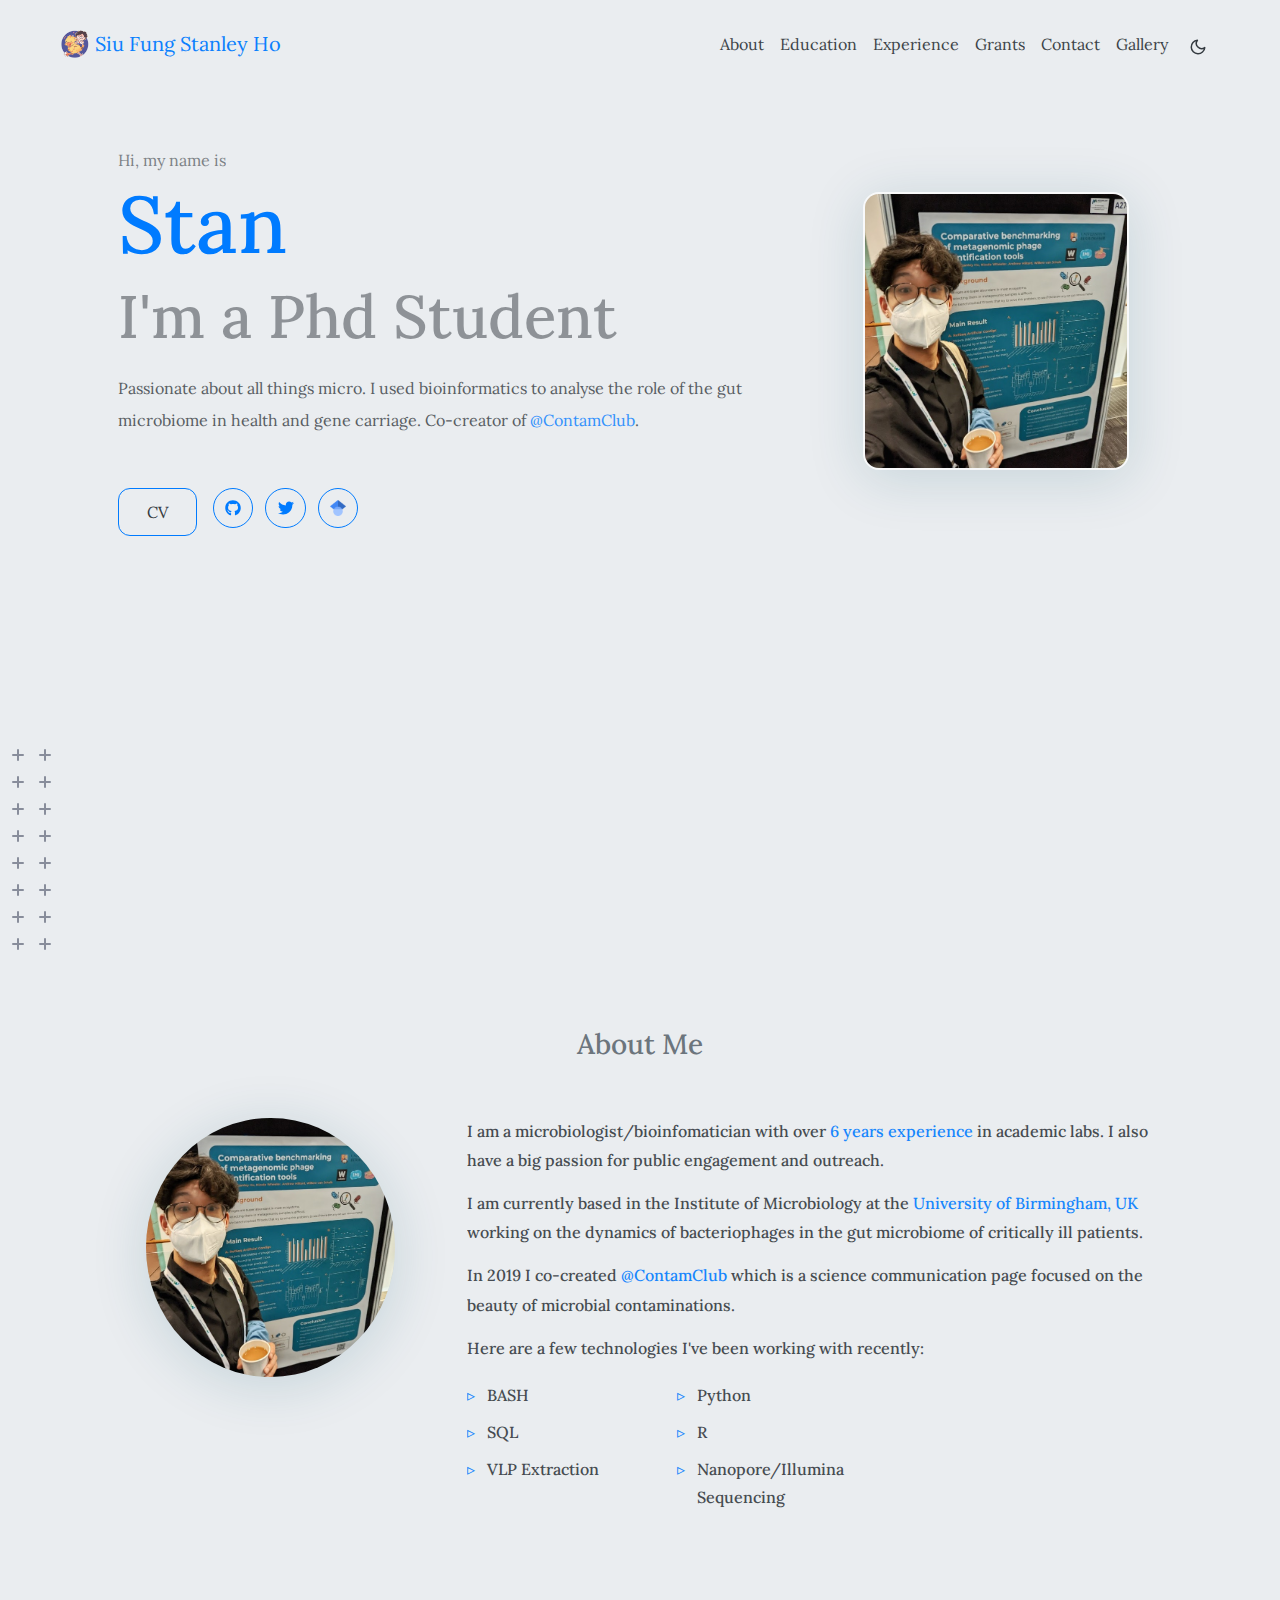
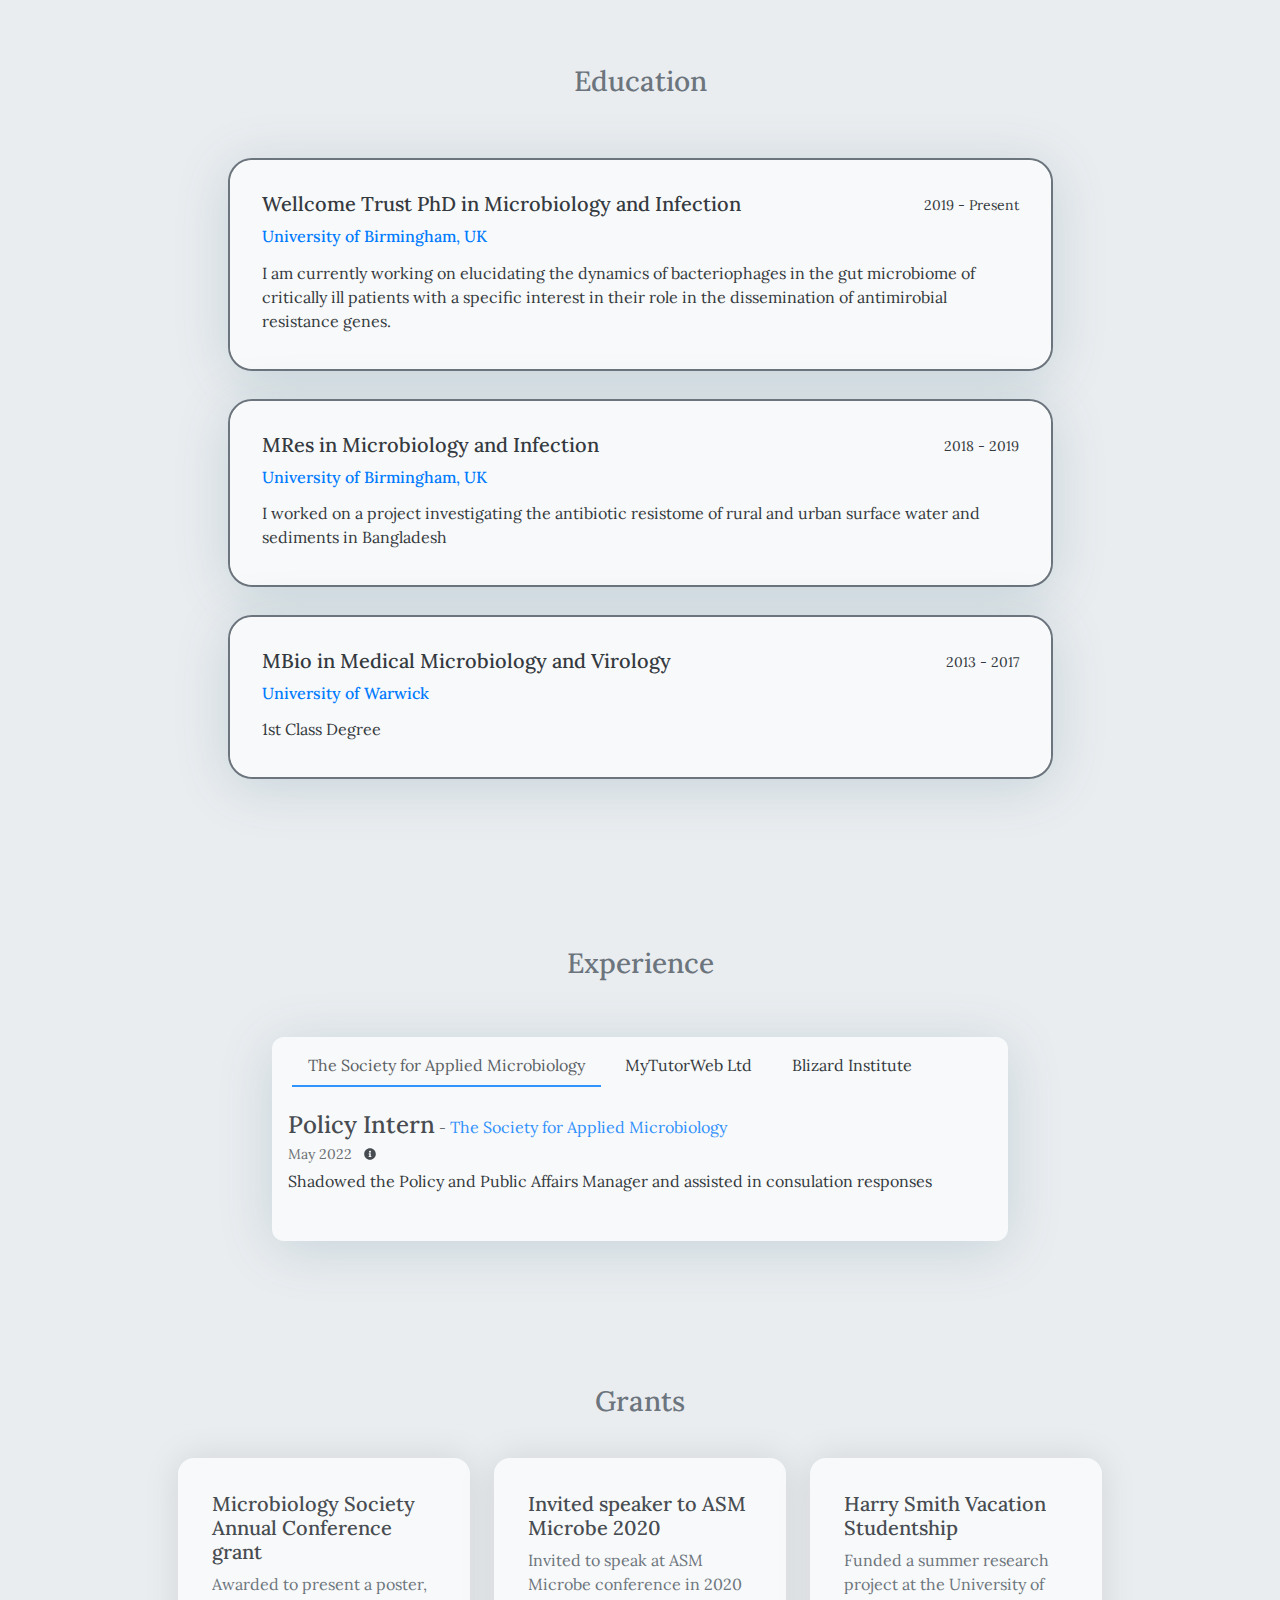
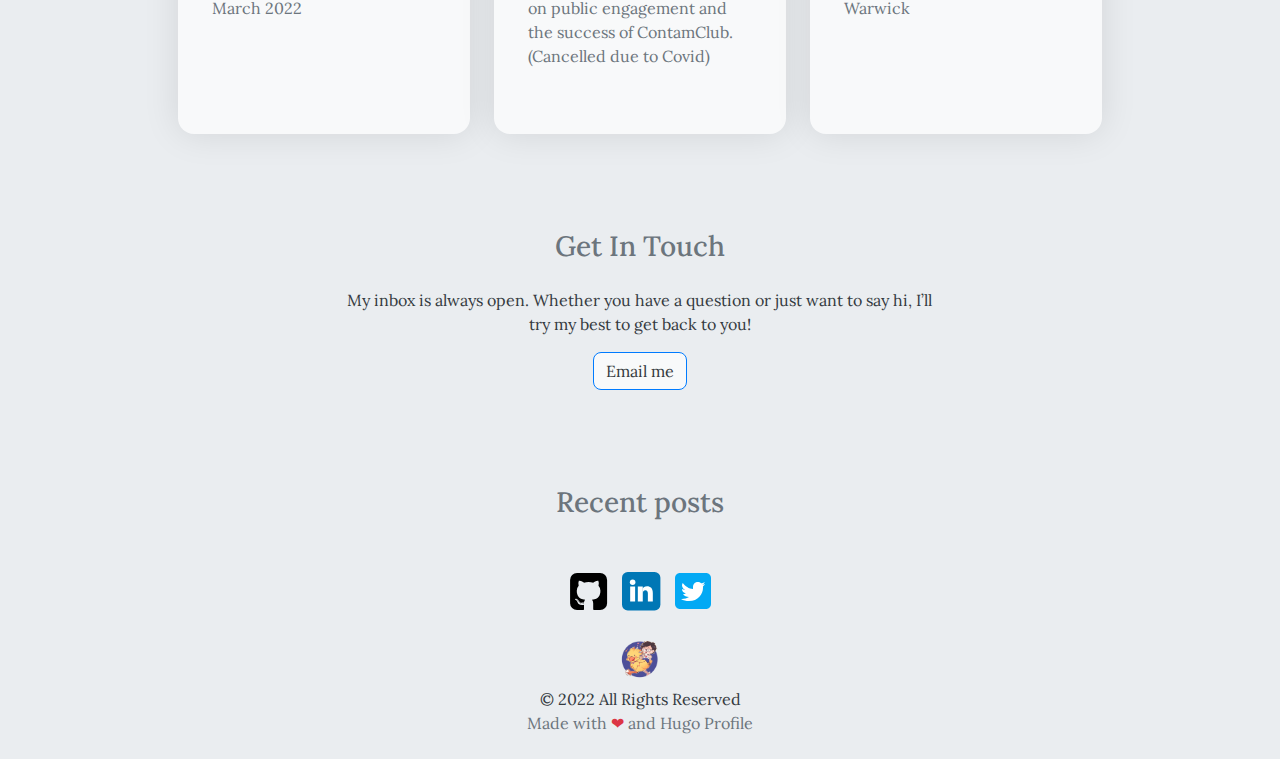
==== index.html @ 7b83ec6e "first commit" ====
<!DOCTYPE html>
<html>

<head>
	<meta name="generator" content="Hugo 0.101.0" /><meta charset="UTF-8">
<meta name="viewport" content="width=device-width, initial-scale=1.0">
<meta http-equiv="X-UA-Compatible" content="ie=edge">
<link rel="icon" href=/logo.png type="image/gif">


<link rel="preconnect" href="https://fonts.googleapis.com">
<link rel="preconnect" href="https://fonts.gstatic.com" crossorigin>
<link rel="preload"
      as="style"
      href="https://fonts.googleapis.com/css2?family=Alata&family=Lora:ital,wght@0,400;0,500;0,600;0,700;1,400;1,500;1,600;1,700&family=Roboto:ital,wght@0,100;0,300;0,400;0,500;0,700;0,900;1,100;1,300;1,400;1,500;1,700;1,900&display=swap"
>
<link rel="stylesheet"
      href="https://fonts.googleapis.com/css2?family=Alata&family=Lora:ital,wght@0,400;0,500;0,600;0,700;1,400;1,500;1,600;1,700&family=Roboto:ital,wght@0,100;0,300;0,400;0,500;0,700;0,900;1,100;1,300;1,400;1,500;1,700;1,900&display=swap"
      media="print" onload="this.media='all'" />
<noscript>
  <link
          href="https://fonts.googleapis.com/css2?family=Alata&family=Lora:ital,wght@0,400;0,500;0,600;0,700;1,400;1,500;1,600;1,700&family=Roboto:ital,wght@0,100;0,300;0,400;0,500;0,700;0,900;1,100;1,300;1,400;1,500;1,700;1,900&display=swap"
          rel="stylesheet">
</noscript>


<link rel="stylesheet" href="/css/font.css" media="all">



<meta property="og:title" content="Siu Fung Ho" />
<meta property="og:description" content="Personal Website" />
<meta property="og:type" content="website" />
<meta property="og:url" content="https://siufungho.netlify.app/" /><meta property="og:site_name" content="Siu Fung Stanley Ho" />


<meta name="twitter:card" content="summary"/>
<meta name="twitter:title" content="Siu Fung Ho"/>
<meta name="twitter:description" content="Personal Website"/>


<link rel="stylesheet" href="/bootstrap-5/css/bootstrap.min.css" media="all"><link rel="stylesheet" href="/css/header.css" media="all">
<link rel="stylesheet" href="/css/footer.css" media="all">


<link rel="stylesheet" href="/css/theme.css" media="all">




<style>
    :root {
        --text-color: #343a40;
        --text-secondary-color: #6c757d;
        --background-color: #eaedf0;
        --secondary-background-color: #64ffda1a;
        --primary-color: #007bff;
        --secondary-color: #f8f9fa;

         
        --text-color-dark: #e4e6eb;
        --text-secondary-color-dark: #b0b3b8;
        --background-color-dark: #18191a;
        --secondary-background-color-dark: #212529;
        --primary-color-dark: #ffffff;
        --secondary-color-dark: #212529;
    }
    body {
        font-size: 1rem;
        font-weight: 400;
        line-height: 1.5;
        text-align: left;
    }
</style>
<meta name="description" content=Personal&#32;Website>
<link rel="stylesheet" href="/css/index.css" media="all">
<link rel="stylesheet" href="/css/projects.css" media="all">


<script defer src="/fontawesome-5/all-5.15.4.js"></script>

  <title>
Siu Fung Ho

  </title>
</head>

<body class="light" onload="loading()">
  
  
<script>
    if (localStorage.getItem("pref-theme") === "dark") {
        document.body.classList.add('dark');
    } else if (localStorage.getItem("pref-theme") === "light") {
        document.body.classList.remove('dark')
    } else if (window.matchMedia('(prefers-color-scheme: dark)').matches) {
        document.body.classList.add('dark');
    }

</script>



<header>
    <nav class="pt-3 navbar navbar-expand-lg">
        <div class="container-fluid mx-xs-2 mx-sm-5 mx-md-5 mx-lg-5">
            
            <a class="navbar-brand primary-font text-wrap" href="/">
                
                <img src="/logo.png" width="30" height="30"
                    class="d-inline-block align-top">
                Siu Fung Stanley Ho
                
            </a>

            
            <button class="navbar-toggler" type="button" data-bs-toggle="collapse" data-bs-target="#navbarContent"
                aria-controls="navbarContent" aria-expanded="false" aria-label="Toggle navigation">
                <svg aria-hidden="true" height="24" viewBox="0 0 16 16" version="1.1" width="24" data-view-component="true">
                    <path fill-rule="evenodd" d="M1 2.75A.75.75 0 011.75 2h12.5a.75.75 0 110 1.5H1.75A.75.75 0 011 2.75zm0 5A.75.75 0 011.75 7h12.5a.75.75 0 110 1.5H1.75A.75.75 0 011 7.75zM1.75 12a.75.75 0 100 1.5h12.5a.75.75 0 100-1.5H1.75z"></path>
                </svg>
            </button>

            
            <div class="collapse navbar-collapse text-wrap primary-font" id="navbarContent">
                <ul class="navbar-nav ms-auto text-center">
                    
                    <li class="nav-item navbar-text">
                        <a class="nav-link" href="/#about" aria-label="about">About</a>
                    </li>
                    

                    
                    <li class="nav-item navbar-text">
                        <a class="nav-link" href="/#education"
                            aria-label="education">Education</a>
                    </li>
                    

                    
                    <li class="nav-item navbar-text">
                        <a class="nav-link" href="/#experience"
                            aria-label="experience">Experience</a>
                    </li>
                    

                    
                    <li class="nav-item navbar-text">
                        <a class="nav-link" href="/#achievements"
                            aria-label="achievements">Grants</a>
                    </li>
                    

                    
                    <li class="nav-item navbar-text">
                        <a class="nav-link" href="/#contact"
                            aria-label="contact">Contact</a>
                    </li>
                    

                    
                    
                    
                    
                    <li class="nav-item navbar-text">
                        <a class="nav-link" href="/gallery" title="Blog posts">
                            
                            Gallery
                        </a>
                    </li>
                    
                    
                </ul>

                
                
                <div class="text-center">
                    <button id="theme-toggle">
                        <svg id="moon" xmlns="http://www.w3.org/2000/svg" width="24" height="24" viewBox="0 0 24 24" fill="none" stroke="currentColor" stroke-width="2" stroke-linecap="round" stroke-linejoin="round">
                            <path d="M21 12.79A9 9 0 1 1 11.21 3 7 7 0 0 0 21 12.79z"></path>
                        </svg>
                        <svg id="sun" xmlns="http://www.w3.org/2000/svg" width="24" height="24" viewBox="0 0 24 24" fill="none" stroke="currentColor" stroke-width="2" stroke-linecap="round" stroke-linejoin="round">
                            <circle cx="12" cy="12" r="5"></circle>
                            <line x1="12" y1="1" x2="12" y2="3"></line>
                            <line x1="12" y1="21" x2="12" y2="23"></line>
                            <line x1="4.22" y1="4.22" x2="5.64" y2="5.64"></line>
                            <line x1="18.36" y1="18.36" x2="19.78" y2="19.78"></line>
                            <line x1="1" y1="12" x2="3" y2="12"></line>
                            <line x1="21" y1="12" x2="23" y2="12"></line>
                            <line x1="4.22" y1="19.78" x2="5.64" y2="18.36"></line>
                            <line x1="18.36" y1="5.64" x2="19.78" y2="4.22"></line>
                        </svg>
                    </button>
                </div>
            
                
            </div>
        </div>
    </nav>
</header>
<div id="content">
<section id="hero" class="py-5 align-middle">
    <div class="container px-3 px-sm-5 px-md-5 px-lg-5 pt-lg-3">
        <div class="row">
            <div class="col-sm-12 col-md-12 col-lg-8 content" id="primary-font">
                <span class="subtitle">
                    Hi, my name is
                </span>
                <h2>
                    Stan
                </h2>
                <h3>
                    I&#39;m a Phd Student
                </h3>
                <p class="hero-content">
                    Passionate about all things micro. I used bioinformatics to analyse the role of the gut microbiome in health and gene carriage. Co-creator of <a href="https://twitter.com/ContamClub">@ContamClub</a>.
                </p>
                <div class="row">
                    <div class="col-auto h-100">
                        
                        <a href="#" class="btn">
                            CV
                        </a>
                        
                    </div>
                    <div class="col-auto px-0 h-100"><span id="loading-icons" style="display: none;">
    
    <span class="px-1">
        <a href="https://github.com/sxh1136" target="_blank" class="btn social-icon">
            <i class="fab fa-github"></i>
        </a>
    </span>
    
    <span class="px-1">
        <a href="https://twitter.com/StanleyHoBio" target="_blank" class="btn social-icon">
            <i class="fab fa-twitter"></i>
        </a>
    </span>
    

    
    <span class="px-1">
        <a href="https://scholar.google.co.uk/citations?user=K_lbN8MAAAAJ&amp;hl=en&amp;authuser=1" target="_blank" class="btn social-icon">
            <img src="/google.png">
        </a>
    </span>
    
</span></div>
                </div>
            </div>
            <div class="col-sm-12 col-md-12 col-lg-4">
                <div class="row justify-content-center">
                    <div class="col-sm-12 col-md-9 pt-5 image px-5 px-md-5 px-lg-0 text-center">
                        <img src="/profile.jpeg" 
                            class="img-thumbnail mx-auto" 
                            alt=""
                        >
                    </div>
                </div>
            </div>
        </div>
    </div>
    <div class="hero-bottom-svg d-md-block d-lg-block d-none">
        <svg xmlns="http://www.w3.org/2000/svg" width="201" height="201" viewBox="0 0 201 201">
            <g id="Group_1168" data-name="Group 1168" transform="translate(-384 -1392)">
                <rect id="Rectangle_2206" data-name="Rectangle 2206" width="12" height="2" rx="1"
                    transform="translate(391 1392) rotate(90)" fill="#282f49" />
                <rect id="Rectangle_2271" data-name="Rectangle 2271" width="12" height="2" rx="1"
                    transform="translate(391 1500) rotate(90)" fill="#282f49" />
                <rect id="Rectangle_2238" data-name="Rectangle 2238" width="12" height="2" rx="1"
                    transform="translate(391 1446) rotate(90)" fill="#282f49" />
                <rect id="Rectangle_2278" data-name="Rectangle 2278" width="12" height="2" rx="1"
                    transform="translate(391 1554) rotate(90)" fill="#282f49" />
                <rect id="Rectangle_2222" data-name="Rectangle 2222" width="12" height="2" rx="1"
                    transform="translate(391 1419) rotate(90)" fill="#282f49" />
                <rect id="Rectangle_2272" data-name="Rectangle 2272" width="12" height="2" rx="1"
                    transform="translate(391 1527) rotate(90)" fill="#282f49" />
                <rect id="Rectangle_2241" data-name="Rectangle 2241" width="12" height="2" rx="1"
                    transform="translate(391 1473) rotate(90)" fill="#282f49" />
                <rect id="Rectangle_2288" data-name="Rectangle 2288" width="12" height="2" rx="1"
                    transform="translate(391 1581) rotate(90)" fill="#282f49" />
                <rect id="Rectangle_2214" data-name="Rectangle 2214" width="12" height="2" rx="1"
                    transform="translate(499 1392) rotate(90)" fill="#282f49" />
                <rect id="Rectangle_2289" data-name="Rectangle 2289" width="12" height="2" rx="1"
                    transform="translate(499 1500) rotate(90)" fill="#282f49" />
                <rect id="Rectangle_2256" data-name="Rectangle 2256" width="12" height="2" rx="1"
                    transform="translate(499 1446) rotate(90)" fill="#282f49" />
                <rect id="Rectangle_2290" data-name="Rectangle 2290" width="12" height="2" rx="1"
                    transform="translate(499 1554) rotate(90)" fill="#282f49" />
                <rect id="Rectangle_2231" data-name="Rectangle 2231" width="12" height="2" rx="1"
                    transform="translate(499 1419) rotate(90)" fill="#282f49" />
                <rect id="Rectangle_2291" data-name="Rectangle 2291" width="12" height="2" rx="1"
                    transform="translate(499 1527) rotate(90)" fill="#282f49" />
                <rect id="Rectangle_2257" data-name="Rectangle 2257" width="12" height="2" rx="1"
                    transform="translate(499 1473) rotate(90)" fill="#282f49" />
                <rect id="Rectangle_2292" data-name="Rectangle 2292" width="12" height="2" rx="1"
                    transform="translate(499 1581) rotate(90)" fill="#282f49" />
                <rect id="Rectangle_2210" data-name="Rectangle 2210" width="12" height="2" rx="1"
                    transform="translate(445 1392) rotate(90)" fill="#282f49" />
                <rect id="Rectangle_2279" data-name="Rectangle 2279" width="12" height="2" rx="1"
                    transform="translate(445 1500) rotate(90)" fill="#282f49" />
                <rect id="Rectangle_2248" data-name="Rectangle 2248" width="12" height="2" rx="1"
                    transform="translate(445 1446) rotate(90)" fill="#282f49" />
                <rect id="Rectangle_2280" data-name="Rectangle 2280" width="12" height="2" rx="1"
                    transform="translate(445 1554) rotate(90)" fill="#282f49" />
                <rect id="Rectangle_2226" data-name="Rectangle 2226" width="12" height="2" rx="1"
                    transform="translate(445 1419) rotate(90)" fill="#282f49" />
                <rect id="Rectangle_2281" data-name="Rectangle 2281" width="12" height="2" rx="1"
                    transform="translate(445 1527) rotate(90)" fill="#282f49" />
                <rect id="Rectangle_2249" data-name="Rectangle 2249" width="12" height="2" rx="1"
                    transform="translate(445 1473) rotate(90)" fill="#282f49" />
                <rect id="Rectangle_2293" data-name="Rectangle 2293" width="12" height="2" rx="1"
                    transform="translate(445 1581) rotate(90)" fill="#282f49" />
                <rect id="Rectangle_2219" data-name="Rectangle 2219" width="12" height="2" rx="1"
                    transform="translate(553 1392) rotate(90)" fill="#282f49" />
                <rect id="Rectangle_2310" data-name="Rectangle 2310" width="12" height="2" rx="1"
                    transform="translate(553 1500) rotate(90)" fill="#282f49" />
                <rect id="Rectangle_2262" data-name="Rectangle 2262" width="12" height="2" rx="1"
                    transform="translate(553 1446) rotate(90)" fill="#282f49" />
                <rect id="Rectangle_2311" data-name="Rectangle 2311" width="12" height="2" rx="1"
                    transform="translate(553 1554) rotate(90)" fill="#282f49" />
                <rect id="Rectangle_2232" data-name="Rectangle 2232" width="12" height="2" rx="1"
                    transform="translate(553 1419) rotate(90)" fill="#282f49" />
                <rect id="Rectangle_2312" data-name="Rectangle 2312" width="12" height="2" rx="1"
                    transform="translate(553 1527) rotate(90)" fill="#282f49" />
                <rect id="Rectangle_2263" data-name="Rectangle 2263" width="12" height="2" rx="1"
                    transform="translate(553 1473) rotate(90)" fill="#282f49" />
                <rect id="Rectangle_2313" data-name="Rectangle 2313" width="12" height="2" rx="1"
                    transform="translate(553 1581) rotate(90)" fill="#282f49" />
                <rect id="Rectangle_2209" data-name="Rectangle 2209" width="12" height="2" rx="1"
                    transform="translate(418 1392) rotate(90)" fill="#282f49" />
                <rect id="Rectangle_2273" data-name="Rectangle 2273" width="12" height="2" rx="1"
                    transform="translate(418 1500) rotate(90)" fill="#282f49" />
                <rect id="Rectangle_2242" data-name="Rectangle 2242" width="12" height="2" rx="1"
                    transform="translate(418 1446) rotate(90)" fill="#282f49" />
                <rect id="Rectangle_2282" data-name="Rectangle 2282" width="12" height="2" rx="1"
                    transform="translate(418 1554) rotate(90)" fill="#282f49" />
                <rect id="Rectangle_2223" data-name="Rectangle 2223" width="12" height="2" rx="1"
                    transform="translate(418 1419) rotate(90)" fill="#282f49" />
                <rect id="Rectangle_2274" data-name="Rectangle 2274" width="12" height="2" rx="1"
                    transform="translate(418 1527) rotate(90)" fill="#282f49" />
                <rect id="Rectangle_2243" data-name="Rectangle 2243" width="12" height="2" rx="1"
                    transform="translate(418 1473) rotate(90)" fill="#282f49" />
                <rect id="Rectangle_2294" data-name="Rectangle 2294" width="12" height="2" rx="1"
                    transform="translate(418 1581) rotate(90)" fill="#282f49" />
                <rect id="Rectangle_2217" data-name="Rectangle 2217" width="12" height="2" rx="1"
                    transform="translate(526 1392) rotate(90)" fill="#282f49" />
                <rect id="Rectangle_2314" data-name="Rectangle 2314" width="12" height="2" rx="1"
                    transform="translate(526 1500) rotate(90)" fill="#282f49" />
                <rect id="Rectangle_2258" data-name="Rectangle 2258" width="12" height="2" rx="1"
                    transform="translate(526 1446) rotate(90)" fill="#282f49" />
                <rect id="Rectangle_2315" data-name="Rectangle 2315" width="12" height="2" rx="1"
                    transform="translate(526 1554) rotate(90)" fill="#282f49" />
                <rect id="Rectangle_2233" data-name="Rectangle 2233" width="12" height="2" rx="1"
                    transform="translate(526 1419) rotate(90)" fill="#282f49" />
                <rect id="Rectangle_2316" data-name="Rectangle 2316" width="12" height="2" rx="1"
                    transform="translate(526 1527) rotate(90)" fill="#282f49" />
                <rect id="Rectangle_2259" data-name="Rectangle 2259" width="12" height="2" rx="1"
                    transform="translate(526 1473) rotate(90)" fill="#282f49" />
                <rect id="Rectangle_2317" data-name="Rectangle 2317" width="12" height="2" rx="1"
                    transform="translate(526 1581) rotate(90)" fill="#282f49" />
                <rect id="Rectangle_2211" data-name="Rectangle 2211" width="12" height="2" rx="1"
                    transform="translate(472 1392) rotate(90)" fill="#282f49" />
                <rect id="Rectangle_2295" data-name="Rectangle 2295" width="12" height="2" rx="1"
                    transform="translate(472 1500) rotate(90)" fill="#282f49" />
                <rect id="Rectangle_2250" data-name="Rectangle 2250" width="12" height="2" rx="1"
                    transform="translate(472 1446) rotate(90)" fill="#282f49" />
                <rect id="Rectangle_2296" data-name="Rectangle 2296" width="12" height="2" rx="1"
                    transform="translate(472 1554) rotate(90)" fill="#282f49" />
                <rect id="Rectangle_2227" data-name="Rectangle 2227" width="12" height="2" rx="1"
                    transform="translate(472 1419) rotate(90)" fill="#282f49" />
                <rect id="Rectangle_2297" data-name="Rectangle 2297" width="12" height="2" rx="1"
                    transform="translate(472 1527) rotate(90)" fill="#282f49" />
                <rect id="Rectangle_2251" data-name="Rectangle 2251" width="12" height="2" rx="1"
                    transform="translate(472 1473) rotate(90)" fill="#282f49" />
                <rect id="Rectangle_2298" data-name="Rectangle 2298" width="12" height="2" rx="1"
                    transform="translate(472 1581) rotate(90)" fill="#282f49" />
                <rect id="Rectangle_2221" data-name="Rectangle 2221" width="12" height="2" rx="1"
                    transform="translate(580 1392) rotate(90)" fill="#282f49" />
                <rect id="Rectangle_2318" data-name="Rectangle 2318" width="12" height="2" rx="1"
                    transform="translate(580 1500) rotate(90)" fill="#282f49" />
                <rect id="Rectangle_2264" data-name="Rectangle 2264" width="12" height="2" rx="1"
                    transform="translate(580 1446) rotate(90)" fill="#282f49" />
                <rect id="Rectangle_2319" data-name="Rectangle 2319" width="12" height="2" rx="1"
                    transform="translate(580 1554) rotate(90)" fill="#282f49" />
                <rect id="Rectangle_2236" data-name="Rectangle 2236" width="12" height="2" rx="1"
                    transform="translate(580 1419) rotate(90)" fill="#282f49" />
                <rect id="Rectangle_2320" data-name="Rectangle 2320" width="12" height="2" rx="1"
                    transform="translate(580 1527) rotate(90)" fill="#282f49" />
                <rect id="Rectangle_2265" data-name="Rectangle 2265" width="12" height="2" rx="1"
                    transform="translate(580 1473) rotate(90)" fill="#282f49" />
                <rect id="Rectangle_2321" data-name="Rectangle 2321" width="12" height="2" rx="1"
                    transform="translate(580 1581) rotate(90)" fill="#282f49" />
                <rect id="Rectangle_2207" data-name="Rectangle 2207" width="12" height="2" rx="1"
                    transform="translate(396 1399) rotate(-180)" fill="#282f49" />
                <rect id="Rectangle_2270" data-name="Rectangle 2270" width="12" height="2" rx="1"
                    transform="translate(396 1507) rotate(-180)" fill="#282f49" />
                <rect id="Rectangle_2239" data-name="Rectangle 2239" width="12" height="2" rx="1"
                    transform="translate(396 1453) rotate(-180)" fill="#282f49" />
                <rect id="Rectangle_2283" data-name="Rectangle 2283" width="12" height="2" rx="1"
                    transform="translate(396 1561) rotate(-180)" fill="#282f49" />
                <rect id="Rectangle_2224" data-name="Rectangle 2224" width="12" height="2" rx="1"
                    transform="translate(396 1426) rotate(-180)" fill="#282f49" />
                <rect id="Rectangle_2275" data-name="Rectangle 2275" width="12" height="2" rx="1"
                    transform="translate(396 1534) rotate(-180)" fill="#282f49" />
                <rect id="Rectangle_2244" data-name="Rectangle 2244" width="12" height="2" rx="1"
                    transform="translate(396 1480) rotate(-180)" fill="#282f49" />
                <rect id="Rectangle_2299" data-name="Rectangle 2299" width="12" height="2" rx="1"
                    transform="translate(396 1588) rotate(-180)" fill="#282f49" />
                <rect id="Rectangle_2215" data-name="Rectangle 2215" width="12" height="2" rx="1"
                    transform="translate(504 1399) rotate(-180)" fill="#282f49" />
                <rect id="Rectangle_2300" data-name="Rectangle 2300" width="12" height="2" rx="1"
                    transform="translate(504 1507) rotate(-180)" fill="#282f49" />
                <rect id="Rectangle_2252" data-name="Rectangle 2252" width="12" height="2" rx="1"
                    transform="translate(504 1453) rotate(-180)" fill="#282f49" />
                <rect id="Rectangle_2301" data-name="Rectangle 2301" width="12" height="2" rx="1"
                    transform="translate(504 1561) rotate(-180)" fill="#282f49" />
                <rect id="Rectangle_2228" data-name="Rectangle 2228" width="12" height="2" rx="1"
                    transform="translate(504 1426) rotate(-180)" fill="#282f49" />
                <rect id="Rectangle_2302" data-name="Rectangle 2302" width="12" height="2" rx="1"
                    transform="translate(504 1534) rotate(-180)" fill="#282f49" />
                <rect id="Rectangle_2253" data-name="Rectangle 2253" width="12" height="2" rx="1"
                    transform="translate(504 1480) rotate(-180)" fill="#282f49" />
                <rect id="Rectangle_2303" data-name="Rectangle 2303" width="12" height="2" rx="1"
                    transform="translate(504 1588) rotate(-180)" fill="#282f49" />
                <rect id="Rectangle_2212" data-name="Rectangle 2212" width="12" height="2" rx="1"
                    transform="translate(450 1399) rotate(-180)" fill="#282f49" />
                <rect id="Rectangle_2284" data-name="Rectangle 2284" width="12" height="2" rx="1"
                    transform="translate(450 1507) rotate(-180)" fill="#282f49" />
                <rect id="Rectangle_2245" data-name="Rectangle 2245" width="12" height="2" rx="1"
                    transform="translate(450 1453) rotate(-180)" fill="#282f49" />
                <rect id="Rectangle_2285" data-name="Rectangle 2285" width="12" height="2" rx="1"
                    transform="translate(450 1561) rotate(-180)" fill="#282f49" />
                <rect id="Rectangle_2229" data-name="Rectangle 2229" width="12" height="2" rx="1"
                    transform="translate(450 1426) rotate(-180)" fill="#282f49" />
                <rect id="Rectangle_2286" data-name="Rectangle 2286" width="12" height="2" rx="1"
                    transform="translate(450 1534) rotate(-180)" fill="#282f49" />
                <rect id="Rectangle_2246" data-name="Rectangle 2246" width="12" height="2" rx="1"
                    transform="translate(450 1480) rotate(-180)" fill="#282f49" />
                <rect id="Rectangle_2304" data-name="Rectangle 2304" width="12" height="2" rx="1"
                    transform="translate(450 1588) rotate(-180)" fill="#282f49" />
                <rect id="Rectangle_2218" data-name="Rectangle 2218" width="12" height="2" rx="1"
                    transform="translate(558 1399) rotate(-180)" fill="#282f49" />
                <rect id="Rectangle_2322" data-name="Rectangle 2322" width="12" height="2" rx="1"
                    transform="translate(558 1507) rotate(-180)" fill="#282f49" />
                <rect id="Rectangle_2266" data-name="Rectangle 2266" width="12" height="2" rx="1"
                    transform="translate(558 1453) rotate(-180)" fill="#282f49" />
                <rect id="Rectangle_2323" data-name="Rectangle 2323" width="12" height="2" rx="1"
                    transform="translate(558 1561) rotate(-180)" fill="#282f49" />
                <rect id="Rectangle_2234" data-name="Rectangle 2234" width="12" height="2" rx="1"
                    transform="translate(558 1426) rotate(-180)" fill="#282f49" />
                <rect id="Rectangle_2324" data-name="Rectangle 2324" width="12" height="2" rx="1"
                    transform="translate(558 1534) rotate(-180)" fill="#282f49" />
                <rect id="Rectangle_2267" data-name="Rectangle 2267" width="12" height="2" rx="1"
                    transform="translate(558 1480) rotate(-180)" fill="#282f49" />
                <rect id="Rectangle_2325" data-name="Rectangle 2325" width="12" height="2" rx="1"
                    transform="translate(558 1588) rotate(-180)" fill="#282f49" />
                <rect id="Rectangle_2208" data-name="Rectangle 2208" width="12" height="2" rx="1"
                    transform="translate(423 1399) rotate(-180)" fill="#282f49" />
                <rect id="Rectangle_2276" data-name="Rectangle 2276" width="12" height="2" rx="1"
                    transform="translate(423 1507) rotate(-180)" fill="#282f49" />
                <rect id="Rectangle_2240" data-name="Rectangle 2240" width="12" height="2" rx="1"
                    transform="translate(423 1453) rotate(-180)" fill="#282f49" />
                <rect id="Rectangle_2287" data-name="Rectangle 2287" width="12" height="2" rx="1"
                    transform="translate(423 1561) rotate(-180)" fill="#282f49" />
                <rect id="Rectangle_2225" data-name="Rectangle 2225" width="12" height="2" rx="1"
                    transform="translate(423 1426) rotate(-180)" fill="#282f49" />
                <rect id="Rectangle_2277" data-name="Rectangle 2277" width="12" height="2" rx="1"
                    transform="translate(423 1534) rotate(-180)" fill="#282f49" />
                <rect id="Rectangle_2247" data-name="Rectangle 2247" width="12" height="2" rx="1"
                    transform="translate(423 1480) rotate(-180)" fill="#282f49" />
                <rect id="Rectangle_2305" data-name="Rectangle 2305" width="12" height="2" rx="1"
                    transform="translate(423 1588) rotate(-180)" fill="#282f49" />
                <rect id="Rectangle_2216" data-name="Rectangle 2216" width="12" height="2" rx="1"
                    transform="translate(531 1399) rotate(-180)" fill="#282f49" />
                <rect id="Rectangle_2326" data-name="Rectangle 2326" width="12" height="2" rx="1"
                    transform="translate(531 1507) rotate(-180)" fill="#282f49" />
                <rect id="Rectangle_2260" data-name="Rectangle 2260" width="12" height="2" rx="1"
                    transform="translate(531 1453) rotate(-180)" fill="#282f49" />
                <rect id="Rectangle_2327" data-name="Rectangle 2327" width="12" height="2" rx="1"
                    transform="translate(531 1561) rotate(-180)" fill="#282f49" />
                <rect id="Rectangle_2235" data-name="Rectangle 2235" width="12" height="2" rx="1"
                    transform="translate(531 1426) rotate(-180)" fill="#282f49" />
                <rect id="Rectangle_2328" data-name="Rectangle 2328" width="12" height="2" rx="1"
                    transform="translate(531 1534) rotate(-180)" fill="#282f49" />
                <rect id="Rectangle_2261" data-name="Rectangle 2261" width="12" height="2" rx="1"
                    transform="translate(531 1480) rotate(-180)" fill="#282f49" />
                <rect id="Rectangle_2329" data-name="Rectangle 2329" width="12" height="2" rx="1"
                    transform="translate(531 1588) rotate(-180)" fill="#282f49" />
                <rect id="Rectangle_2213" data-name="Rectangle 2213" width="12" height="2" rx="1"
                    transform="translate(477 1399) rotate(-180)" fill="#282f49" />
                <rect id="Rectangle_2306" data-name="Rectangle 2306" width="12" height="2" rx="1"
                    transform="translate(477 1507) rotate(-180)" fill="#282f49" />
                <rect id="Rectangle_2254" data-name="Rectangle 2254" width="12" height="2" rx="1"
                    transform="translate(477 1453) rotate(-180)" fill="#282f49" />
                <rect id="Rectangle_2307" data-name="Rectangle 2307" width="12" height="2" rx="1"
                    transform="translate(477 1561) rotate(-180)" fill="#282f49" />
                <rect id="Rectangle_2230" data-name="Rectangle 2230" width="12" height="2" rx="1"
                    transform="translate(477 1426) rotate(-180)" fill="#282f49" />
                <rect id="Rectangle_2308" data-name="Rectangle 2308" width="12" height="2" rx="1"
                    transform="translate(477 1534) rotate(-180)" fill="#282f49" />
                <rect id="Rectangle_2255" data-name="Rectangle 2255" width="12" height="2" rx="1"
                    transform="translate(477 1480) rotate(-180)" fill="#282f49" />
                <rect id="Rectangle_2309" data-name="Rectangle 2309" width="12" height="2" rx="1"
                    transform="translate(477 1588) rotate(-180)" fill="#282f49" />
                <rect id="Rectangle_2220" data-name="Rectangle 2220" width="12" height="2" rx="1"
                    transform="translate(585 1399) rotate(-180)" fill="#282f49" />
                <rect id="Rectangle_2330" data-name="Rectangle 2330" width="12" height="2" rx="1"
                    transform="translate(585 1507) rotate(-180)" fill="#282f49" />
                <rect id="Rectangle_2268" data-name="Rectangle 2268" width="12" height="2" rx="1"
                    transform="translate(585 1453) rotate(-180)" fill="#282f49" />
                <rect id="Rectangle_2331" data-name="Rectangle 2331" width="12" height="2" rx="1"
                    transform="translate(585 1561) rotate(-180)" fill="#282f49" />
                <rect id="Rectangle_2237" data-name="Rectangle 2237" width="12" height="2" rx="1"
                    transform="translate(585 1426) rotate(-180)" fill="#282f49" />
                <rect id="Rectangle_2332" data-name="Rectangle 2332" width="12" height="2" rx="1"
                    transform="translate(585 1534) rotate(-180)" fill="#282f49" />
                <rect id="Rectangle_2269" data-name="Rectangle 2269" width="12" height="2" rx="1"
                    transform="translate(585 1480) rotate(-180)" fill="#282f49" />
                <rect id="Rectangle_2333" data-name="Rectangle 2333" width="12" height="2" rx="1"
                    transform="translate(585 1588) rotate(-180)" fill="#282f49" />
            </g>
        </svg>
    </div>
</section>

<section id="about" class="py-0 py-sm-5">
    <div class="container bg-transparent">
        <h3 class="text-center bg-transparent">About Me</h3>
        <div class="bg-transparent row justify-content-center px-3 py-5">
            
            <div class="col-sm-12 col-md-8 col-lg-4 mb-5 mb-sm-0 mb-md-5 mb-lg-0 d-none d-sm-none d-md-block">
                <div class="image d-flex px-5">
                    <img src="/profile.jpeg" class="img-thumbnail mx-auto rounded-circle" alt="">
                </div>
            </div>
            
            <div class="col-sm-12 col-md-12 col-lg-8 content">
                <p>I am a microbiologist/bioinfomatician with over <a href="#education">6 years experience</a> in academic labs. I also have a big passion for public engagement and outreach.</p>
<p>I am currently based in the Institute of Microbiology at the <a href="https://www.birmingham.ac.uk/research/microbiology-infection/index.aspx">University of Birmingham, UK</a> working on the dynamics of bacteriophages in the gut microbiome of critically ill patients.</p>
<p>In 2019 I co-created <a href="https://twitter.com/ContamClub">@ContamClub</a> which is a science communication page focused on the beauty of microbial contaminations.</p>


                
                Here are a few technologies I&#39;ve been working with recently:
                <ul>
                    
                    <li>BASH</li>
                    
                    <li>Python</li>
                    
                    <li>SQL</li>
                    
                    <li>R</li>
                    
                    <li>VLP Extraction</li>
                    
                    <li>Nanopore/Illumina Sequencing</li>
                    
                </ul>
                
            </div>
        </div>
    </div>
</section>

<section id="education" class="py-5">
    <div class="container">
        <h3 class="text-center">Education</h3>
        <div class="row justify-content-center py-5">
            
            
            <div class="col-12 p-0">
                <div class="row row align-items-center justify-content-center m-1 mb-4">
                    

                    <div class="col-md-9">
                        <div class="card">
                            <div class="card-body">
                                <div class="float-end">
                                    <small>2019 - Present</small>
                                </div>
                                <h5 class="card-title"> Wellcome Trust PhD in Microbiology and Infection</h5>
                                
                                
                                <a href="https://www.birmingham.ac.uk/research/microbiology-infection/index.aspx" target="_blank">
                                    <h6>
                                    University of Birmingham, UK
                                    </h6>
                                </a>
                                

                                
                                <div class="py-1 education-content">
                                    I am currently working on elucidating the dynamics of bacteriophages in the gut microbiome of critically ill patients with a specific interest in their role in the dissemination of antimirobial resistance genes.
                                </div>

                                
                            </div>
                        </div>
                    </div>
                </div>
            </div>
            
            <div class="col-12 p-0">
                <div class="row row align-items-center justify-content-center m-1 mb-4">
                    

                    <div class="col-md-9">
                        <div class="card">
                            <div class="card-body">
                                <div class="float-end">
                                    <small>2018 - 2019</small>
                                </div>
                                <h5 class="card-title">MRes in Microbiology and Infection</h5>
                                
                                
                                <a href="https://www.birmingham.ac.uk/research/microbiology-infection/index.aspx" target="_blank">
                                    <h6>
                                    University of Birmingham, UK
                                    </h6>
                                </a>
                                

                                
                                <div class="py-1 education-content">
                                    I worked on a project investigating the antibiotic resistome of rural and urban surface water and sediments in Bangladesh
                                </div>

                                
                            </div>
                        </div>
                    </div>
                </div>
            </div>
            
            <div class="col-12 p-0">
                <div class="row row align-items-center justify-content-center m-1 mb-4">
                    

                    <div class="col-md-9">
                        <div class="card">
                            <div class="card-body">
                                <div class="float-end">
                                    <small>2013 - 2017</small>
                                </div>
                                <h5 class="card-title">MBio in Medical Microbiology and Virology</h5>
                                
                                
                                <a href="https://warwick.ac.uk/fac/sci/lifesci/" target="_blank">
                                    <h6>
                                    University of Warwick
                                    </h6>
                                </a>
                                

                                
                                <div class="py-1 education-content">
                                    1st Class Degree
                                </div>

                                
                            </div>
                        </div>
                    </div>
                </div>
            </div>
            
        </div>
    </div>
</section>


<section id="experience" class="py-5">
    <div class="container">
        <h3 class="text-center">Experience</h3>
        <div class="row justify-content-center">
            <div class="col-sm-12 col-md-8 col-lg-8 py-5">
                <div class="experience-container px-3 pt-2">
                    <ul class="nav nav-pills mb-3 bg-transparent" id="pills-tab" role="tablist">
                        
                        
                        <li class="nav-item px-1 bg-transparent" role="presentation">
                            <div 
                                class="nav-link active bg-transparent" 
                                aria-selected="true" 
                                type="button"
                                role="tab" 
                                data-bs-toggle="pill"
                                id='The-Society-for-Applied-Microbiology-May-2022-tab'
                                data-bs-target='#pills-The-Society-for-Applied-Microbiology-May-2022'
                                aria-controls='The-Society-for-Applied-Microbiology-May-2022' 
                            >
                                The Society for Applied Microbiology
                            </div>
                        </li>
                        
                        
                        
                        <li class="nav-item px-1 bg-transparent" role="presentation">
                            <div 
                                class="nav-link bg-transparent" 
                                aria-selected="true" 
                                type="button"
                                role="tab" 
                                data-bs-toggle="pill"
                                id='MyTutorWeb-Ltd-Jan-2018---June-2018-tab'
                                data-bs-target='#pills-MyTutorWeb-Ltd-Jan-2018---June-2018' 
                                aria-controls='MyTutorWeb-Ltd-Jan-2018---June-2018'
                            >
                                MyTutorWeb Ltd
                            </div>
                        </li>
                        
                        
                        
                        <li class="nav-item px-1 bg-transparent" role="presentation">
                            <div 
                                class="nav-link bg-transparent" 
                                aria-selected="true" 
                                type="button"
                                role="tab" 
                                data-bs-toggle="pill"
                                id='Blizard-Institute-July-2017---Jan-2018-tab'
                                data-bs-target='#pills-Blizard-Institute-July-2017---Jan-2018' 
                                aria-controls='Blizard-Institute-July-2017---Jan-2018'
                            >
                                Blizard Institute
                            </div>
                        </li>
                        
                        
                    </ul>
                    <div class="tab-content pb-5 pt-2 bg-transparent primary-font" id="pills-tabContent">
                        
                        
                        <div 
                            class="tab-pane fade show active bg-transparent" 
                            role="tabpanel"
                            id='pills-The-Society-for-Applied-Microbiology-May-2022'
                            aria-labelledby='pills-The-Society-for-Applied-Microbiology-May-2022-tab'
                        >
                            <div>
                                <span class="h4">Policy Intern</span>
                                <small>-</small>
                                <a href="https://sfam.org.uk/" target="_blank">The Society for Applied Microbiology</a>
                                <div class="pb-1">
                                    <small>May 2022</small>
                                    
                                    <span class="p-2">
                                        <span 
                                            style="cursor: pointer;" 
                                            data-bs-toggle="tooltip" 
                                            data-bs-placement="top" 
                                            data-bs-original-title=Working&#32;as&#32;a&#32;Policy&#32;Intern&#32;at&#32;The&#32;Society&#32;for&#32;Applied&#32;Microbiology
                                        >
                                            <i class="fas fa-info-circle fa-xs"></i>
                                        </span>
                                    </span>
                                    
                                </div>

                                
                            </div>

                            Shadowed the Policy and Public Affairs Manager and assisted in consulation responses
                        </div>
                        
                        
                        
                        <div 
                            class="tab-pane fade bg-transparent" 
                            role="tabpanel"
                            id='pills-MyTutorWeb-Ltd-Jan-2018---June-2018'
                            aria-labelledby='pills-MyTutorWeb-Ltd-Jan-2018---June-2018-tab'
                        >
                            <div>
                                <span class="h4">Operations Assistant</span>
                                <small>-</small>
                                <a href="https://www.mytutor.co.uk/" target="_blank">MyTutorWeb Ltd</a>
                                
                                <div class="pb-1">
                                    <small>Jan 2018 - June 2018</small>
                                    
                                    <span class="p-2">
                                        <span 
                                            style="cursor: pointer;" 
                                            data-bs-toggle="tooltip" 
                                            data-bs-placement="top" 
                                            data-bs-original-title=Worked&#32;as&#32;a&#32;Operations&#32;Assistant&#32;at&#32;MyTutorWeb&#32;Ltd
                                        > 
                                            <i class="fas fa-info-circle fa-xs"></i>
                                        </span>
                                    </span>
                                    
                                </div>
                                
                                
                            </div>

                            <div class="pt-2">
                                I lead the development of a customer acquisition system as well as dealing with client enquires and IT troubleshooting.
                            </div>
                        </div>
                        
                        
                        
                        <div 
                            class="tab-pane fade bg-transparent" 
                            role="tabpanel"
                            id='pills-Blizard-Institute-July-2017---Jan-2018'
                            aria-labelledby='pills-Blizard-Institute-July-2017---Jan-2018-tab'
                        >
                            <div>
                                <span class="h4">Research Technican</span>
                                <small>-</small>
                                <a href="https://www.qmul.ac.uk/blizard/" target="_blank">Blizard Institute</a>
                                
                                <div class="pb-1">
                                    <small>July 2017 - Jan 2018</small>
                                    
                                    <span class="p-2">
                                        <span 
                                            style="cursor: pointer;" 
                                            data-bs-toggle="tooltip" 
                                            data-bs-placement="top" 
                                            data-bs-original-title=Worked&#32;as&#32;a&#32;Research&#32;Technican&#32;at&#32;Blizard&#32;Institute
                                        > 
                                            <i class="fas fa-info-circle fa-xs"></i>
                                        </span>
                                    </span>
                                    
                                </div>
                                
                                
                            </div>

                            <div class="pt-2">
                                I worked on a project investigating the gut microbiome of paediatric Crohn&rsquo;s disease patients.
                            </div>
                        </div>
                        
                        
                    </div>
                </div>
            </div>
        </div>
    </div>
</section>

<section id="achievements" class="py-5">
    <div class="container">
        <h3 class="text-center">Grants</h3>
        <div class="px-0 px-md-5 px-lg-5">
            <div class="row justify-content-center px-3 px-md-5 px-lg-5">
                
                
                <div class="col-lg-4 col-md-6 my-3">
                    <a class="card my-3 h-100 p-3" href="https://microbiologysociety.org/grants/all-grants-prizes/society-conference-grants.html" title="Microbiology Society Annual Conference grant" target="_blank">
                        <div class="card-body bg-transparent">
                            <h5 class="card-title bg-transparent">Microbiology Society Annual Conference grant</h5>
                            <div class="card-text secondary-font">
                                Awarded to present a poster, March 2022
                            </div>
                        </div>
                    </a>
                </div>
                
                
                
                <div class="col-lg-4 col-md-6 my-3">
                    <div class="card my-3 h-100 p-3" title="Invited speaker to ASM Microbe 2020">
                        <div class="card-body bg-transparent">
                            <h5 class="card-title bg-transparent">Invited speaker to ASM Microbe 2020</h5>
                            <div class="card-text secondary-font">
                                Invited to speak at ASM Microbe conference in 2020 on public engagement and the success of ContamClub. (Cancelled due to Covid)
                            </div>
                        </div>
                    </div>
                </div>
                
                
                
                <div class="col-lg-4 col-md-6 my-3">
                    <a class="card my-3 h-100 p-3" href="https://microbiologysociety.org/grants/travel-research/harry-smith-vacation-studentships.html" title="Harry Smith Vacation Studentship" target="_blank">
                        <div class="card-body bg-transparent">
                            <h5 class="card-title bg-transparent">Harry Smith Vacation Studentship</h5>
                            <div class="card-text secondary-font">
                                Funded a summer research project at the University of Warwick
                            </div>
                        </div>
                    </a>
                </div>
                
                
            </div>
        </div>
    </div>
</section>


<section id="contact" class="py-5">
    <div class="container">
        <h3 class="text-center">Get In Touch</h3>
        <div class="px-0 px-md-5 px-lg-5">
            <div class="row justify-content-center px-md-5">
                <div class="col-md-8 py-3">
                    <div class="text-center">
                        My inbox is always open. Whether you have a question or just want to say hi, I’ll try my best to get back to you!
                    </div>
                    
                    <div class="text-center pt-3">
                        <a href="mailto:siufungstanleyho@gmail.com" class="btn">
                            Email me
                        </a>
                    </div>
                    
                </div>
            </div>
        </div>
    </div>
</section>

  </div><footer>
    <div class="container py-3" id="recent-posts">
    
    <div class="h3 text-center text-secondary py-3">Recent posts</div>
    <div class="row justify-content-center">
        
    </div>
    
</div><div class="text-center pt-2">
    
    <span class="px-1">
        <a href="https://github.com/sxh1136" aria-label="github">
            <svg xmlns="http://www.w3.org/2000/svg" width="2.7em" height="2.7em" viewBox="0 0 1792 1792">
                <path
                    d="M522 1352q-8 9-20-3-13-11-4-19 8-9 20 3 12 11 4 19zm-42-61q9 12 0 19-8 6-17-7t0-18q9-7 17 6zm-61-60q-5 7-13 2-10-5-7-12 3-5 13-2 10 5 7 12zm31 34q-6 7-16-3-9-11-2-16 6-6 16 3 9 11 2 16zm129 112q-4 12-19 6-17-4-13-15t19-7q16 5 13 16zm63 5q0 11-16 11-17 2-17-11 0-11 16-11 17-2 17 11zm58-10q2 10-14 14t-18-8 14-15q16-2 18 9zm964-956v960q0 119-84.5 203.5t-203.5 84.5h-224q-16 0-24.5-1t-19.5-5-16-14.5-5-27.5v-239q0-97-52-142 57-6 102.5-18t94-39 81-66.5 53-105 20.5-150.5q0-121-79-206 37-91-8-204-28-9-81 11t-92 44l-38 24q-93-26-192-26t-192 26q-16-11-42.5-27t-83.5-38.5-86-13.5q-44 113-7 204-79 85-79 206 0 85 20.5 150t52.5 105 80.5 67 94 39 102.5 18q-40 36-49 103-21 10-45 15t-57 5-65.5-21.5-55.5-62.5q-19-32-48.5-52t-49.5-24l-20-3q-21 0-29 4.5t-5 11.5 9 14 13 12l7 5q22 10 43.5 38t31.5 51l10 23q13 38 44 61.5t67 30 69.5 7 55.5-3.5l23-4q0 38 .5 103t.5 68q0 22-11 33.5t-22 13-33 1.5h-224q-119 0-203.5-84.5t-84.5-203.5v-960q0-119 84.5-203.5t203.5-84.5h960q119 0 203.5 84.5t84.5 203.5z" />

                <metadata>
                    <rdf:RDF xmlns:rdf="http://www.w3.org/1999/02/22-rdf-syntax-ns#"
                        xmlns:rdfs="http://www.w3.org/2000/01/rdf-schema#" xmlns:dc="http://purl.org/dc/elements/1.1/">
                        <rdf:Description about="https://iconscout.com/legal#licenses"
                            dc:title="Github, Online, Project, Hosting, Square"
                            dc:description="Github, Online, Project, Hosting, Square" dc:publisher="Iconscout"
                            dc:date="2016-12-14" dc:format="image/svg+xml" dc:language="en">
                            <dc:creator>
                                <rdf:Bag>
                                    <rdf:li>Font Awesome</rdf:li>
                                </rdf:Bag>
                            </dc:creator>
                        </rdf:Description>
                    </rdf:RDF>
                </metadata>
            </svg>
        </a>
    </span>
    

    
    <span class="px-1">
        <a href="https://www.linkedin.com/in/stanley-ho-microbiology/" aria-label="linkedin">
            <svg xmlns="http://www.w3.org/2000/svg" width='2.4em' height='2.4em' fill="#fff" aria-label="LinkedIn"
                viewBox="0 0 512 512">
                <rect width="512" height="512" fill="#0077b5" rx="15%" />
                <circle cx="142" cy="138" r="37" />
                <path stroke="#fff" stroke-width="66" d="M244 194v198M142 194v198" />
                <path d="M276 282c0-20 13-40 36-40 24 0 33 18 33 45v105h66V279c0-61-32-89-76-89-34 0-51 19-59 32" />
            </svg>
        </a>
    </span>
    

    
    <a href="https://twitter.com/StanleyHoBio" aria-label="twitter">
        <svg xmlns="http://www.w3.org/2000/svg" viewBox="0 0 48 48" width="48px" height="48px">
            <path fill="#03a9f4"
                d="M42,37c0,2.762-2.239,5-5,5H11c-2.762,0-5-2.238-5-5V11c0-2.762,2.238-5,5-5h26c2.761,0,5,2.238,5,5 V37z" />
            <path fill="#fff"
                d="M36,17.12c-0.882,0.391-1.999,0.758-3,0.88c1.018-0.604,2.633-1.862,3-3 c-0.951,0.559-2.671,1.156-3.793,1.372C31.311,15.422,30.033,15,28.617,15C25.897,15,24,17.305,24,20v2c-4,0-7.9-3.047-10.327-6 c-0.427,0.721-0.667,1.565-0.667,2.457c0,1.819,1.671,3.665,2.994,4.543c-0.807-0.025-2.335-0.641-3-1c0,0.016,0,0.036,0,0.057 c0,2.367,1.661,3.974,3.912,4.422C16.501,26.592,16,27,14.072,27c0.626,1.935,3.773,2.958,5.928,3c-1.686,1.307-4.692,2-7,2 c-0.399,0-0.615,0.022-1-0.023C14.178,33.357,17.22,34,20,34c9.057,0,14-6.918,14-13.37c0-0.212-0.007-0.922-0.018-1.13 C34.95,18.818,35.342,18.104,36,17.12" />
        </svg>
    </a>
    

    

    
</div><div class="container py-4">
    <div class="row justify-content-center">
        <div class="col-md-4 text-center">
            <div class="pb-2">
                <a href="https://siufungho.netlify.app" title="Siu Fung Ho">
                    <img alt="Footer logo" src="/logo.png"
                        height="40px" width="40px">
                </a>
            </div>
            &copy; 2022  All Rights Reserved
            <div class="text-secondary">
                Made with
                <span class="text-danger">
                    &#10084;
                </span>
                and
                <a href="https://github.com/gurusabarish/hugo-profile" target="_blank"
                    title="Designed and developed by gurusabarish">
                    Hugo Profile
                </a>
            </div>
        </div>
    </div>
</div></footer><script src="/bootstrap-5/js/bootstrap.bundle.min.js"></script>
<script>
    if (localStorage.getItem("pref-theme") === "dark") {
        document.body.classList.add('dark');
    } else if (localStorage.getItem("pref-theme") === "light") {
        document.body.classList.remove('dark')
    } else if (window.matchMedia('(prefers-color-scheme: dark)').matches) {
        document.body.classList.add('dark');
    }

</script>
<script>
    document.getElementById("theme-toggle").addEventListener("click", () => {
        if (document.body.className.includes("dark")) {
            document.body.classList.remove('dark');
            localStorage.setItem("pref-theme", 'light');
        } else {
            document.body.classList.add('dark');
            localStorage.setItem("pref-theme", 'dark');
        }
    })

    var tooltipTriggerList = [].slice.call(document.querySelectorAll('[data-bs-toggle="tooltip"]'))
    var tooltipList = tooltipTriggerList.map(function (tooltipTriggerEl) {
        return new bootstrap.Tooltip(tooltipTriggerEl)
    })

</script>

<script>
    let loadingIcons;

    function loading() {
        myVar = setTimeout(showPage, 100);
    }

    function showPage() {
        try{
            document.getElementById("loading-icons").style.display = "block";
        } catch(err) {}
    }
</script></body>

</html>
---- css/font.css ----
/* Default font for body */
body {
    font-family: "Lora", serif !important;
}

/* secondary font */
.secondary-font, #secondary-font {
    font-family: "Lora", serif;
}

/* primary font */
.primary-font, #primary-font {
    font-family: "Lora", sans-serif;
}

/* Default font */
.default-font, #default-font {
    font-family: "Lora", sans-serif;
}
---- css/header.css ----
header {
    z-index: 10;
    position: relative;
}

header .navbar .navbar-nav a {
    color: var(--text-color) !important;
}

#theme-toggle {
    background-color: var(--background-color) !important;
    color: var(--text-color) !important;
}

.navbar-toggler {
    border: none;
    outline: none;
    color: var(--text-color);
}
.navbar-toggler svg {
    fill: currentColor;
    color: var(--text-color);
}
.navbar-toggler:focus {
    box-shadow: 0 0 0 .05em;
}
.navbar-text {
    font-size: 16px !important;
    opacity: 0.95;
}
header .nav-link{
    transition: none !important;
}
.navbar-brand {
    color: var(--primary-color) !important;
    opacity: 0.95;
} 
.navbar .nav-link:hover {
    color: var(--primary-color) !important;
}

li > .dropdown-toggle:focus{
    color: var(--primary-color) !important;
}

.dropdown-menu {
    overflow: auto;
    /* z-index: 100; */
    background-color: var(--background-color) !important;
    border-color: var(--text-secondary-color) !important;
}

.dropdown-item:hover {
    background-color: var(--secondary-color) !important;
}

.dropdown-item:focus, .dropdown-item:active {
    background-color: var(--secondary-color) !important;
}
---- css/footer.css ----
footer a h5 {
    color: var(--text-color) !important;
}

footer a {
  text-decoration: none;
  color: var(--text-secondary-color) !important;
}

footer a:hover {
  color: var(--primary-color) !important;
}

footer .card {
    background-color: var(--secondary-color) !important;
    border-radius: .75rem;
    cursor: context-menu;
    overflow: hidden;
}

footer .card:hover {
    transition: all 0.3s ease-out;
    box-shadow: 0px 8px 56px rgba(15, 80, 100, 0.16);
}

footer .card-text * {
    background-color: var(--secondary-color) !important;
}

footer .card-footer {
    background-color: var(--background-color) !important;
    padding: .8em .7em;
}

footer .card-footer a {
    color: var(--text-secondary-color) !important;
    border-color: var(--primary-color) !important;
    transition: none;
    background-color: var(--background-color) !important;
}

footer .card-footer a:hover {
    color: var(--primary-color) !important;
    opacity: 0.8;
}

footer .card-footer a:focus {
    box-shadow: none !important;
}
---- css/theme.css ----
/* light mode */
.light > *{
    background-color: var(--background-color) !important;
    color: var(--text-color) !important;
}

/* dark mode */
.dark {
    --background-color: var(--background-color-dark) !important;
    --secondary-background-color: var(--secondary-background-color-dark) !important;
    --text-color: var(--text-color-dark) !important;
    --text-secondary-color: var(--text-secondary-color-dark) !important;
    --primary-color: var(--primary-color-dark);
    --secondary-color: var(--secondary-color-dark);
}

.text-secondary {
    color: var(--text-secondary-color) !important;
}

#theme-toggle:focus {
    outline: 0;
}

#theme-toggle svg {
    height: 18px;
}

button#theme-toggle {
    border: none;
    font-size: 26px;
    margin: auto 4px;
}

body.dark #moon {
    vertical-align: middle;
    display: none;
}

body:not(.dark) #sun {
    display: none;
}

body *::selection {
    color: var(--text-color) !important;
    background-color: var(--primary-color) !important;
}
---- css/index.css ----
/* Animation */
@keyframes fade-in {
    0% {
        opacity: 0;
    }
    100% {
        opacity: 1;
    }
}
@keyframes fade-bottom {
  0% {
    transform: translateY(50px);
    opacity: 0;
  }
  100% {
    transform: translateY(0);
    opacity: 1;
  }
}
@keyframes fade-left {
  0% {
    transform: translateX(-10px);
    opacity: 0;
  }
  100% {
    transform: translateX(0);
    opacity: 1;
  }
}

@keyframes fade-right {
  0% {
    transform: translateX(20px);
    opacity: 0;
  }
  100% {
    transform: translateX(0);
    opacity: 1;
  }
}

/* Header animation */
@keyframes fade-up {
  0% {
    transform: translateY(-10px);
    opacity: 0;
  }
  100% {
    transform: translateY(0);
    opacity: 1;
  }
}

header .navbar {
    animation: fade-up 0.5s ease-in;
}

/* ToolTip */

.tooltip {
    line-height: 1rem;
    border-radius: .5rem !important;
}
.tooltip-inner {
    line-height: 1rem;
}
.tooltip .tooltip-arrow { 
    visibility: hidden !important;
}

/* hero */

#hero {
    min-height: 100vh;
    line-height: 2rem;
    max-width: 100%;
}
#hero .content {
    animation: fade-left 1s ease-out;
}

#hero .hero-bottom-svg {
    opacity: 0.5;
    position: absolute;
    bottom: -50px;
    left: -150px;
}

#hero .subtitle {
    font-size: clamp(14px,5vw,16px);
    opacity: 0.6;
}

#hero h2 {
    font-size: clamp(40px, 8vw, 80px);
    color: var(--primary-color) !important;
}

#hero h3 {
    font-size: clamp(40px, 8vw, 60px);
    /* color: var(--primary-color) !important; */
    opacity: 0.5;
}

#hero p {
    margin: 20px 0px 0px;
    max-width: 640px;
    opacity: 0.8;
}

#hero .image img {
    animation: fade-in 1s ease-out;
    box-shadow: 0px 8px 56px rgba(15, 80, 100, 0.16);
    transition: box-shadow 0.3s;
    padding: 0;
    border: 0;
    border: 2px solid var(--secondary-color);
    border-radius: 1rem;
}

#hero .image img:hover {
    box-shadow: 0 0 11px rgb(15 80 100 / 20%);
    filter: contrast(1.2);
    cursor: pointer;
}

#hero a.btn.social-icon {
    color: var(--primary-color) !important;
    line-height: 0%;
    border-radius: 50%;
    margin-top: 50px;
    padding: 0.7rem;
    border: 1px solid var(--primary-color);
    transition: none;
}

#hero a.btn.social-icon img {
    width: 1em;
}

#hero a.btn.social-icon:hover {
    opacity: 0.8;
}

#hero a.btn {
    margin-top: 50px;
    padding: 0.7rem 1.75rem;
    border: 1px solid var(--primary-color);
    color: var(--text-color) !important;
    border-radius: .75rem;
    transition: none;
}

#hero a.btn:focus {
    box-shadow: none;
}

#hero a.btn:hover {
    background-color: var(--secondary-color) !important;
    color: var(--text-color) !important;
    opacity: 0.9;
}

#hero a.btn.social-icon:hover {
    background-color: var(--background-color) !important;
    opacity: 0.7;
}

#hero .hero-content > a {
    display: inline-block;
    text-decoration: none;
    color: var(--primary-color) !important;
}

#hero .hero-content > a::after {
    content: "";
    display: block;
    width: 0px;
    height: 2px;
    bottom: 0.37em;
    background-color: var(--primary-color);
    transition: all 0.25s cubic-bezier(0.645,0.045,0.355,1);
    opacity: 0.5;
}

#hero .hero-content > a:hover::after, #hero .hero-content > a:focus::after, #hero .hero-content > a:active::after {
    width: 100%;
}



/* about me */
#about h3 {
    color: var(--text-secondary-color) !important;
}

#about .image img {
    box-shadow: 0px 8px 56px rgba(15, 80, 100, 0.16);
    transition: box-shadow 0.3s;
    padding: 0;
    border: 0;
}

#about .image img:hover {
    box-shadow: 0 0 11px rgb(15 80 100 / 20%);
}

#about ul {
    display: grid;
    grid-template-columns: repeat(2, minmax(140px, 200px));
    gap: 0px 10px;
    padding: 0px;
    margin: 20px 0px 0px;
    overflow: hidden;
    list-style: none;
}

#about ul li {
    position: relative;
    margin-bottom: 10px;
    padding-left: 20px;
}

#about ul li::before {
    content: "▹";
    color: var(--primary-color);
    position: absolute;
    left: 0px;
}

#about .content {
    font-weight: 500;
    opacity: 0.9 !important;
    line-height: 1.7rem !important;
}

#about a {
    display: inline-block;
    text-decoration: none;
    color: var(--primary-color) !important;
}

#about a::after {
    content: "";
    display: block;
    width: 0px;
    height: 2px;
    bottom: 0.37em;
    background-color: var(--primary-color);
    transition: all 0.25s cubic-bezier(0.645,0.045,0.355,1);
    opacity: 0.5;
}

#about a:hover::after, #about a:focus::after, #about a:active::after {
    width: 100%;
}

/* experience */

#experience h3 {
    color: var(--text-secondary-color) !important;
}

#experience * {
    background-color: transparent !important;
}

#experience .tab-pane > * {
    opacity: 0.9;
}

#experience .tab-pane small {
    opacity: 0.8;
}

#experience .tab-pane ul {
    padding-top: 1%;
    padding-bottom: 1%;
}

#experience .experience-container .tab-content > .tab-pane p {
    padding: 1% 0;
    margin: 0;
}

#experience .experience-container {
    background-color: var(--secondary-color) !important;
    border-radius: .75rem;
    box-shadow: 0px 8px 56px rgb(15 80 100 / 16%);
}

#experience .nav-item .nav-link {
    color: var(--text-color) !important;
    border-bottom: 2px solid transparent; 
    border-radius: 0%;
    transition: none;
}

#experience .nav-item .nav-link.active {
    color: var(--text-color) !important;
    border-bottom: 2px solid var(--primary-color); 
    opacity: 0.8;
}

#experience .nav-item .nav-link.active:hover { 
    transition: none !important;
}

#experience .nav-item .nav-link:hover {
    border-bottom: 2px solid var(--primary-color);
    opacity: 0.8;
}

#experience a {
    opacity: 0.9;
    display: inline-block;
    text-decoration: none;
    color: var(--primary-color) !important;
}

#experience a::after {
    content: "";
    display: block;
    width: 0px;
    height: 2px;
    bottom: 0.37em;
    background-color: var(--primary-color);
    transition: all 0.25s cubic-bezier(0.645,0.045,0.355,1);
    opacity: 0.5;
}

#experience a:hover::after, #experience a:focus::after, #experience a:active::after {
    width: 100%;
}

#experience .experience-container .tab-content .tab-pane ul {
    overflow: hidden;
    list-style: none;
    margin-bottom: 0;
}

#experience .experience-container .tab-content .tab-pane ul li {
    position: relative;
    margin-bottom: 10px;
    padding-left: 20px;
}

#experience .experience-container .tab-content .tab-pane ul li::before {
    content: "▹";
    color: var(--primary-color);
    position: absolute;
    left: 0px;
}

#experience .experience-container .tab-content .tab-pane .featuredLink a::after {
    display: block;
    width: auto;
    height: auto;
    bottom: 0em;
    background-color: transparent;
    transition: none;
    opacity: 1;
}

#experience .experience-container .tab-content .tab-pane .featuredLink a.btn {
    border: 1px solid var(--primary-color);
    border-radius: .75rem;
    transition: none;
}

#experience .experience-container .tab-content .tab-pane .featuredLink a.btn:focus {
    box-shadow: none;
}

#experience .experience-container .tab-content .tab-pane .featuredLink a.btn:hover {
    color: var(--text-color) !important;
    opacity: 0.7;
}

/* Education */

#education .container > h3 {
    color: var(--text-secondary-color) !important;
}

#education .row .index {
    opacity: 0.8;
    padding: 13px 20px;
    line-height: 0%;
    border-radius: 50%;
    max-height: 50px;
    z-index: 2;
    background-color: var(--primary-color) !important;
    color: var(--secondary-color) !important;
    font-weight: bold;
}

#education .card * {
    background-color: var(--secondary-color) !important;
}

#education .card {
    border-radius: 1.5rem;
    box-shadow: 0px 8px 56px rgb(15 80 100 / 16%);
    border: 2px solid var(--text-secondary-color) !important;
    transition: box-shadow .2s linear,opacity .2s linear;
    transition: transform 0.2s;
}

#education .card .card-body {
    border-radius: 1.5rem;
    padding: 2rem;
}

@media all and (max-width:768px) {
    #education .card .card-body {
        padding: 2rem 1rem;
    }
}

#education .card:hover {
    transition: 0.3s;
    box-shadow: 0 4px 11px rgb(15 80 100 / 16%);
    border: 2px solid var(--primary-color) !important;
}

#education .card .card-body .education-content a {
    color: var(--primary-color) !important;
    text-decoration: none;
    opacity: 0.9;
}

#education .card .card-body > a h6 {
    display: inline-block;
    text-decoration: none;
    color: var(--primary-color) !important;
}

#education .card .card-body > a h6::after {
    content: "";
    display: block;
    width: 0px;
    height: 2px;
    bottom: 0.37em;
    background-color: var(--primary-color);
    transition: all 0.25s cubic-bezier(0.645,0.045,0.355,1);
    opacity: 0.5;
}

#education .card .card-body > a h6:hover::after, #education .card .card-body > a h6:focus::after, #education .card .card-body > a h6:active::after {
    width: 100%;
}

#education .card .card-body a.btn {
    opacity: 0.9;
    border: 1px solid var(--primary-color) !important;
    color: var(--text-color) !important;
    border-radius: .75rem;
    box-shadow: none;
    transition: none;
}

#education .card .card-body a.btn:hover {
    opacity: 0.8;
}

/* achievements */

#achievements a {
    text-decoration: none;
}

#achievements h3 {
    color: var(--text-secondary-color) !important;
}

#achievements .card {
    background-color: var(--secondary-color) !important;
    border-radius: 1rem;
    box-shadow: 0 0 36px rgba(0,0,0,0.1);
    /* transform: translate3d(0, 0, 0); */
    transition: box-shadow .2s linear,opacity .2s linear;
    border: 2px solid transparent;
}

#achievements a.card {
    cursor: alias;
}

#achievements .card h5 {
    color: var(--text-color) !important;
    opacity: 0.9;
}

#achievements .card:hover {
    border: 2px solid var(--text-color);
    transition: .3s;
}
#achievements .card:focus {
    border: 2px solid var(--text-color);
    transition: .3s;
}

#achievements .card-text {
    background-color: var(--secondary-color) !important;
    color: var(--text-secondary-color) !important;
}

/* contact */

#contact h3 {
    color: var(--text-secondary-color) !important;
}

#contact .btn {
    transition: none;
    transition: opacity 0.3s;
    border-radius: .5rem !important;
    border-color: var(--primary-color) !important;
    background-color: var(--secondary-color) !important;
    color: var(--text-color) !important;
}

#contact .btn:hover {
    opacity: .7;
}

#contact .btn:focus {
    box-shadow: none !important;
}
---- css/projects.css ----
/* projects */

#projects h3 {
    color: var(--text-secondary-color) !important;
}

#projects a {
    text-decoration: none;
    color: var(--text-color) !important;
}

#projects .badge {
    background-color: var(--background-color) !important;
    color: var(--text-color) !important;
    margin: 0 1%;
}

#projects .card {
    background-color: var(--secondary-color) !important;
    box-shadow: 0px 8px 56px rgb(15 80 100 / 16%);
    min-height: 400px;
    overflow: hidden;
    border-radius: 1rem;
    border: none !important;
}

#projects .card:hover {
    box-shadow: 0 0 11px rgb(15 80 100 / 20%);
    transition: transform 0.3s;
    transform: translateY(-7px);
}

#projects .card .card-head {
    -o-object-fit: cover;
    object-fit: cover;
    overflow: hidden;
    border-top-left-radius: 1rem;
    border-top-right-radius: 1rem;
    border: none !important;
}

#projects .card .card-footer {
    border-bottom-left-radius: 1rem;
    border-bottom-right-radius: 1rem;
}

#projects .card:hover .card-img-top {
    transform: scale(1.2);
    transition: all 0.3s ease-out;
}

#projects .card-img-top {
    transition: transform 0.3s;
}

#projects .float-end .btn {
    transition: none;
    border-radius: .5rem !important;
    border-color: var(--primary-color) !important;
}

#projects .float-end .btn:focus {
    box-shadow: none !important;
}
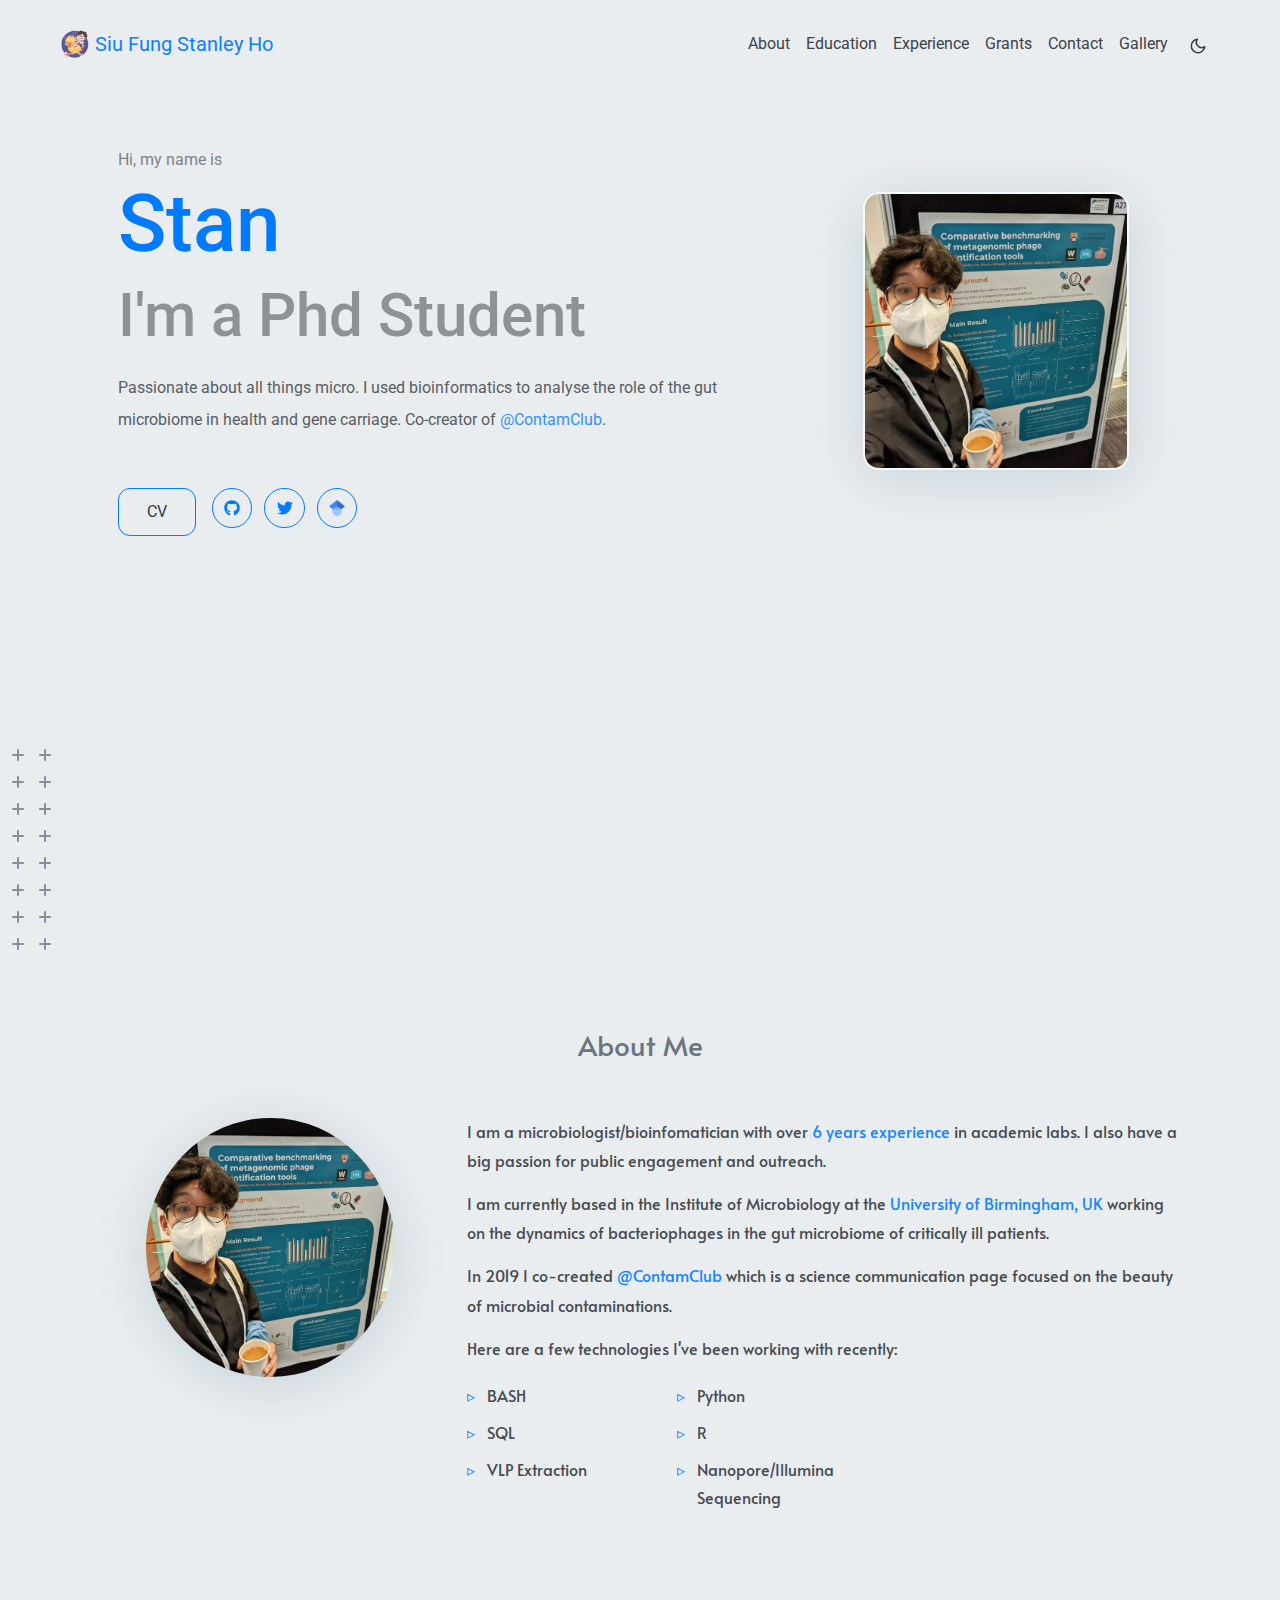
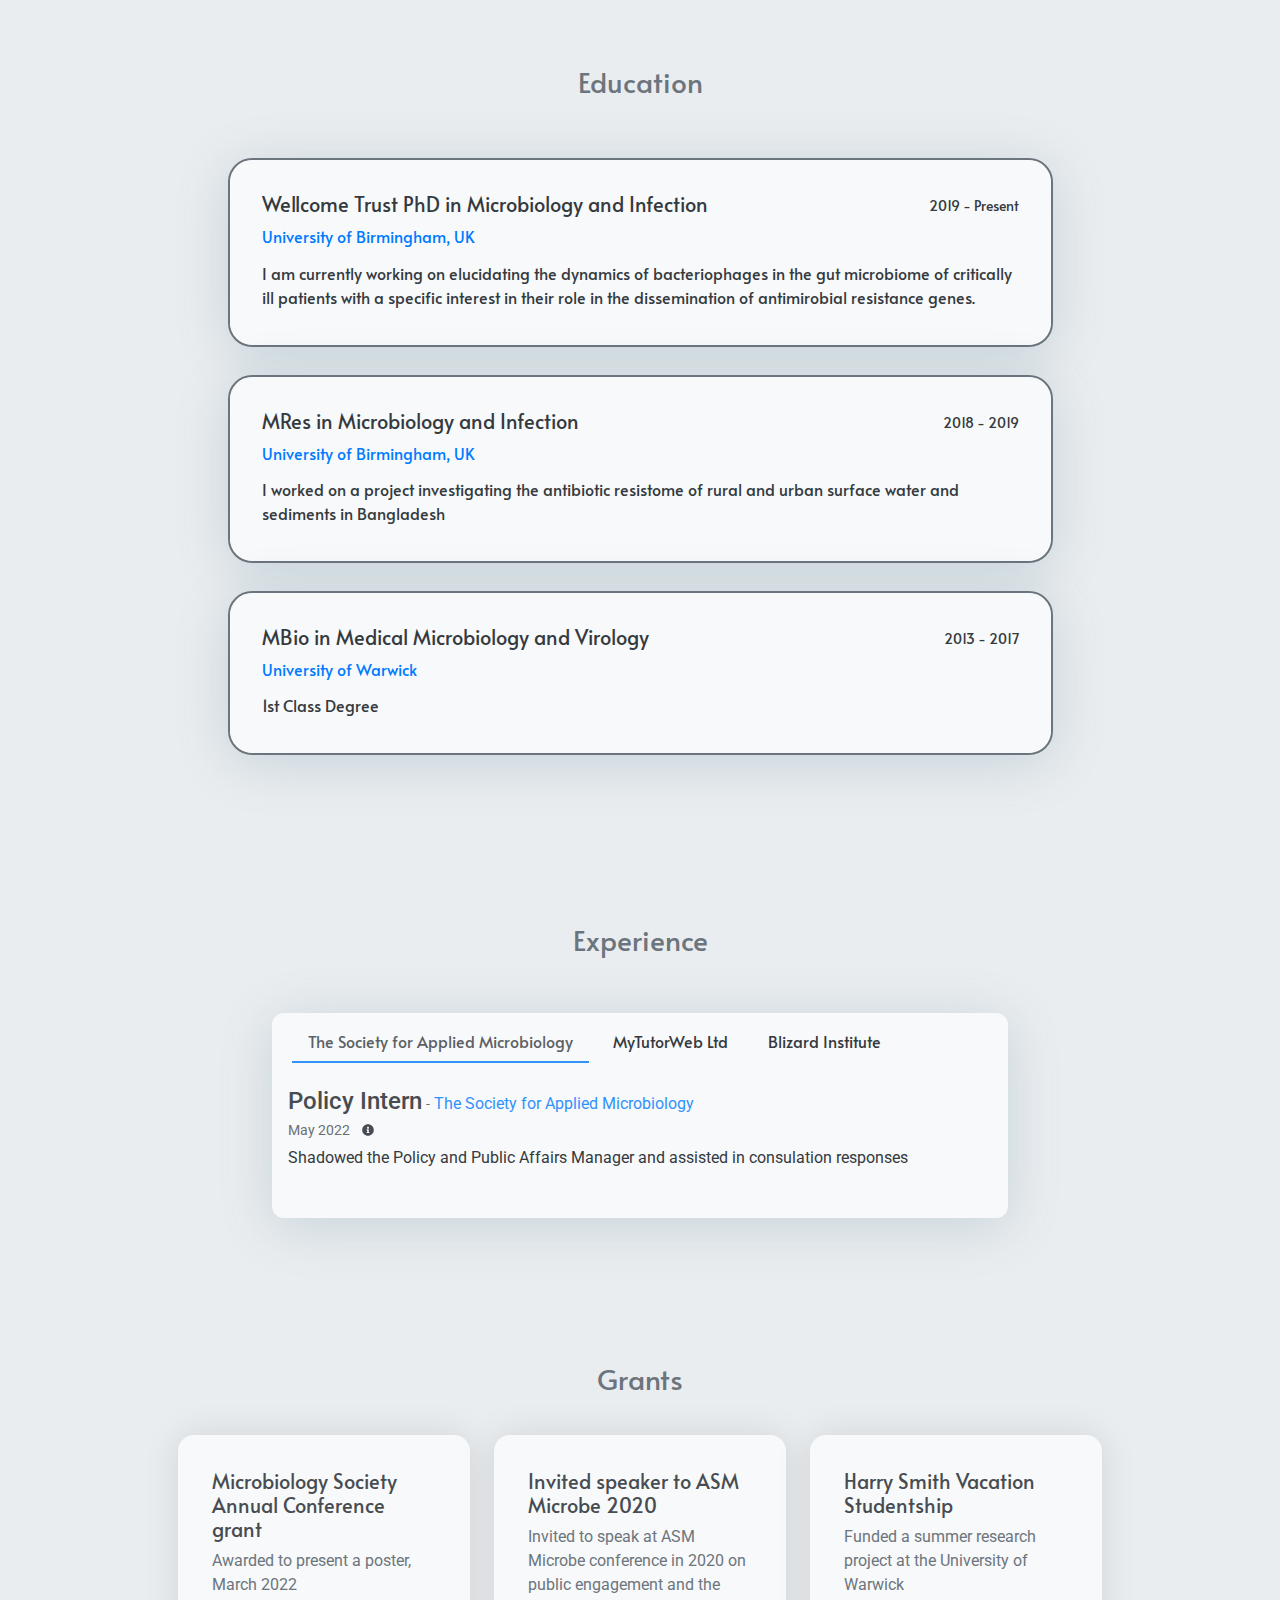
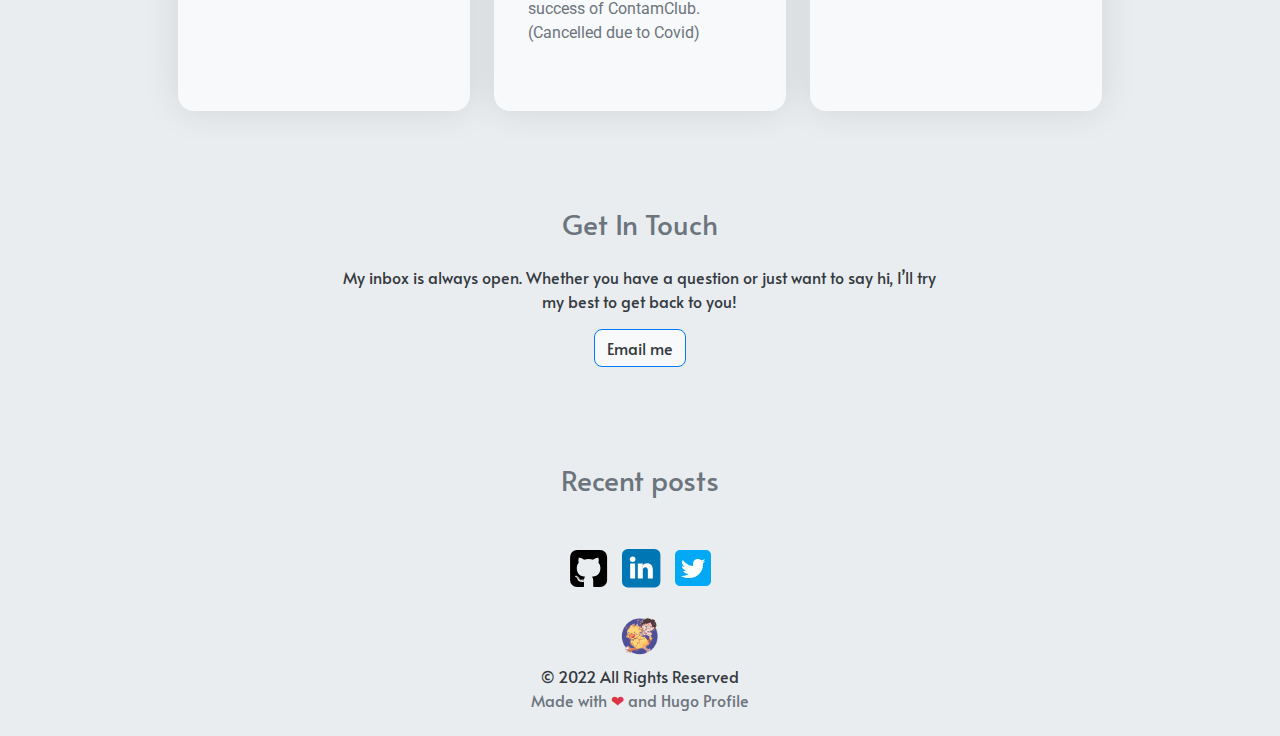
==== commit 108eef11: "second commit" ====
--- a/index.html
+++ b/index.html
@@ -58,12 +58,12 @@
         --secondary-color: #f8f9fa;
 
          
-        --text-color-dark: #e4e6eb;
-        --text-secondary-color-dark: #b0b3b8;
-        --background-color-dark: #18191a;
-        --secondary-background-color-dark: #212529;
-        --primary-color-dark: #ffffff;
-        --secondary-color-dark: #212529;
+        --text-color-dark: #F5F5F5;
+        --text-secondary-color-dark: #0099CC;
+        --background-color-dark: #212121;
+        --secondary-background-color-dark: #212121;
+        --primary-color-dark: #0099CC;
+        --secondary-color-dark: #F5F5F5;
     }
     body {
         font-size: 1rem;
--- a/css/font.css
+++ b/css/font.css
@@ -1,20 +1,20 @@
 
 /* Default font for body */
 body {
-    font-family: "Lora", serif !important;
+    font-family: "Alata", serif !important;
 }
 
 /* secondary font */
 .secondary-font, #secondary-font {
-    font-family: "Lora", serif;
+    font-family: "Roboto", serif;
 }
 
 /* primary font */
 .primary-font, #primary-font {
-    font-family: "Lora", sans-serif;
+    font-family: "Roboto", sans-serif;
 }
 
 /* Default font */
 .default-font, #default-font {
-    font-family: "Lora", sans-serif;
+    font-family: "Roboto", sans-serif;
 }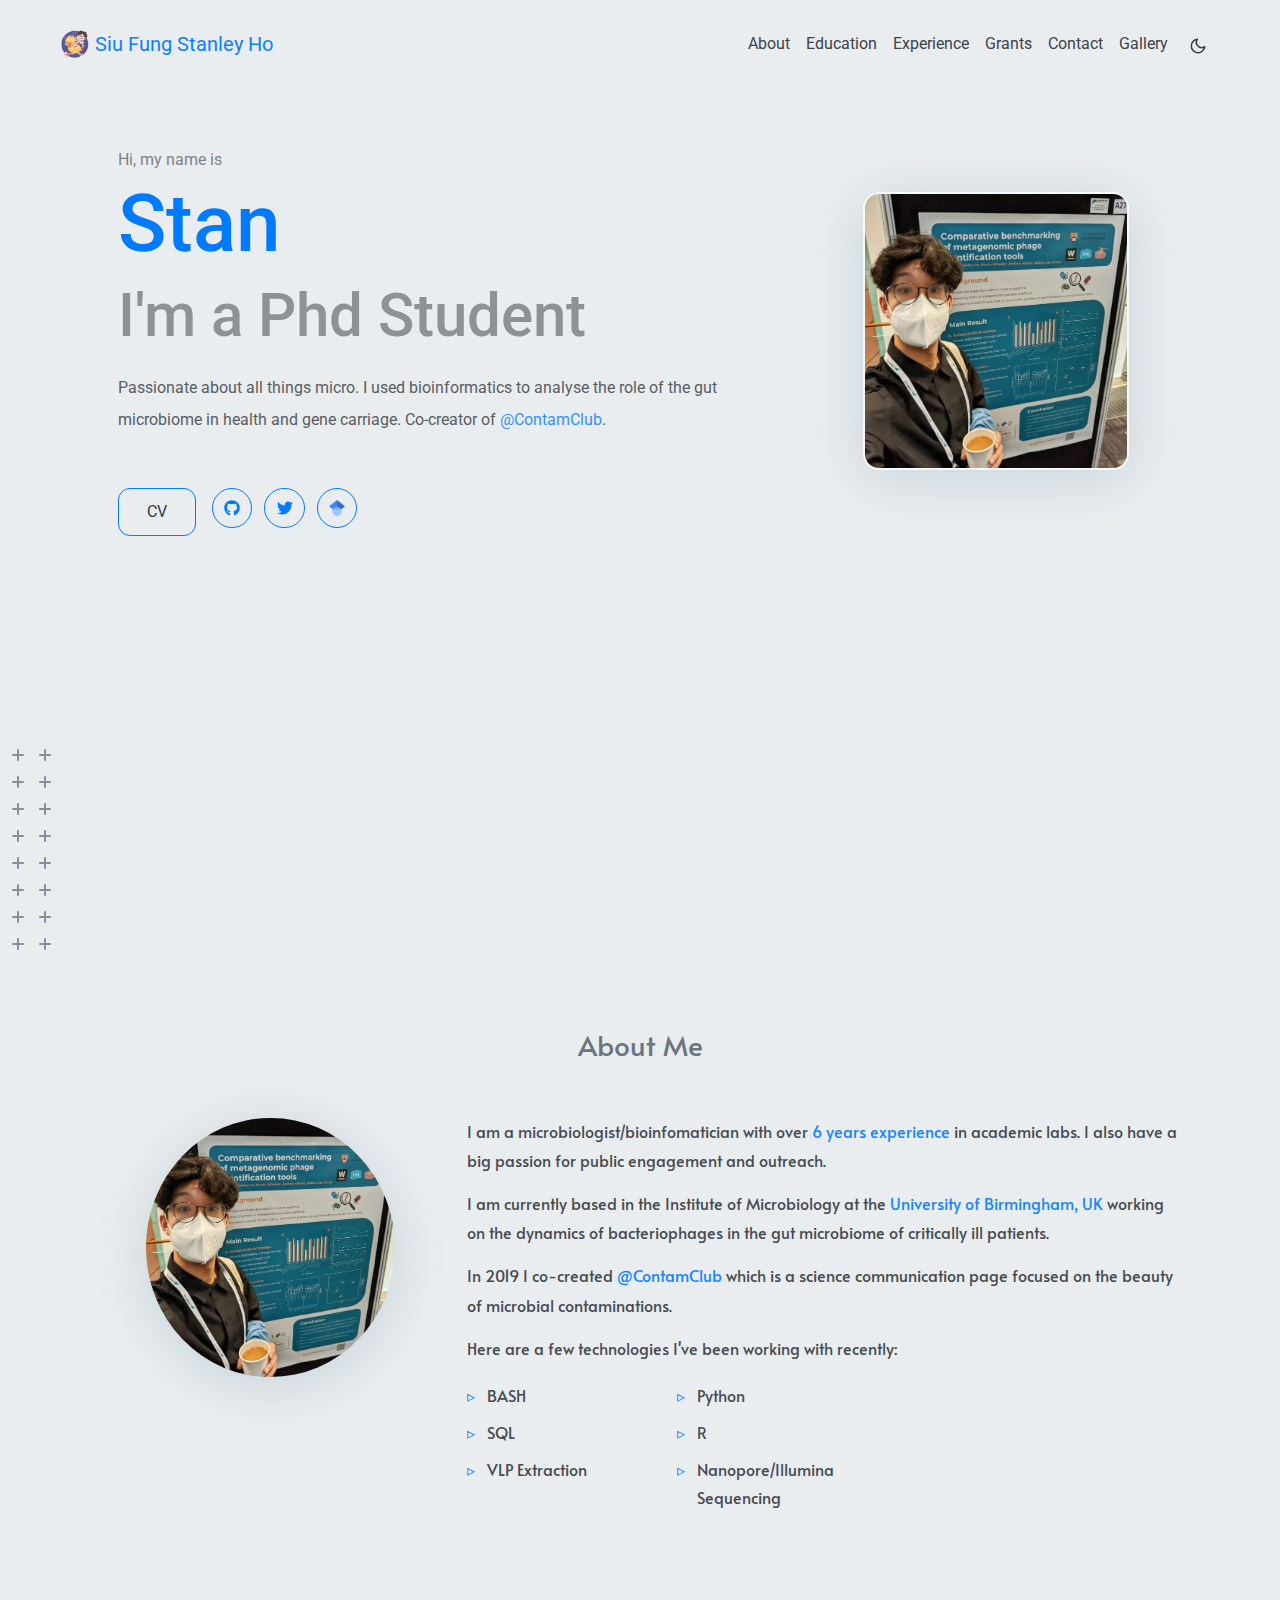
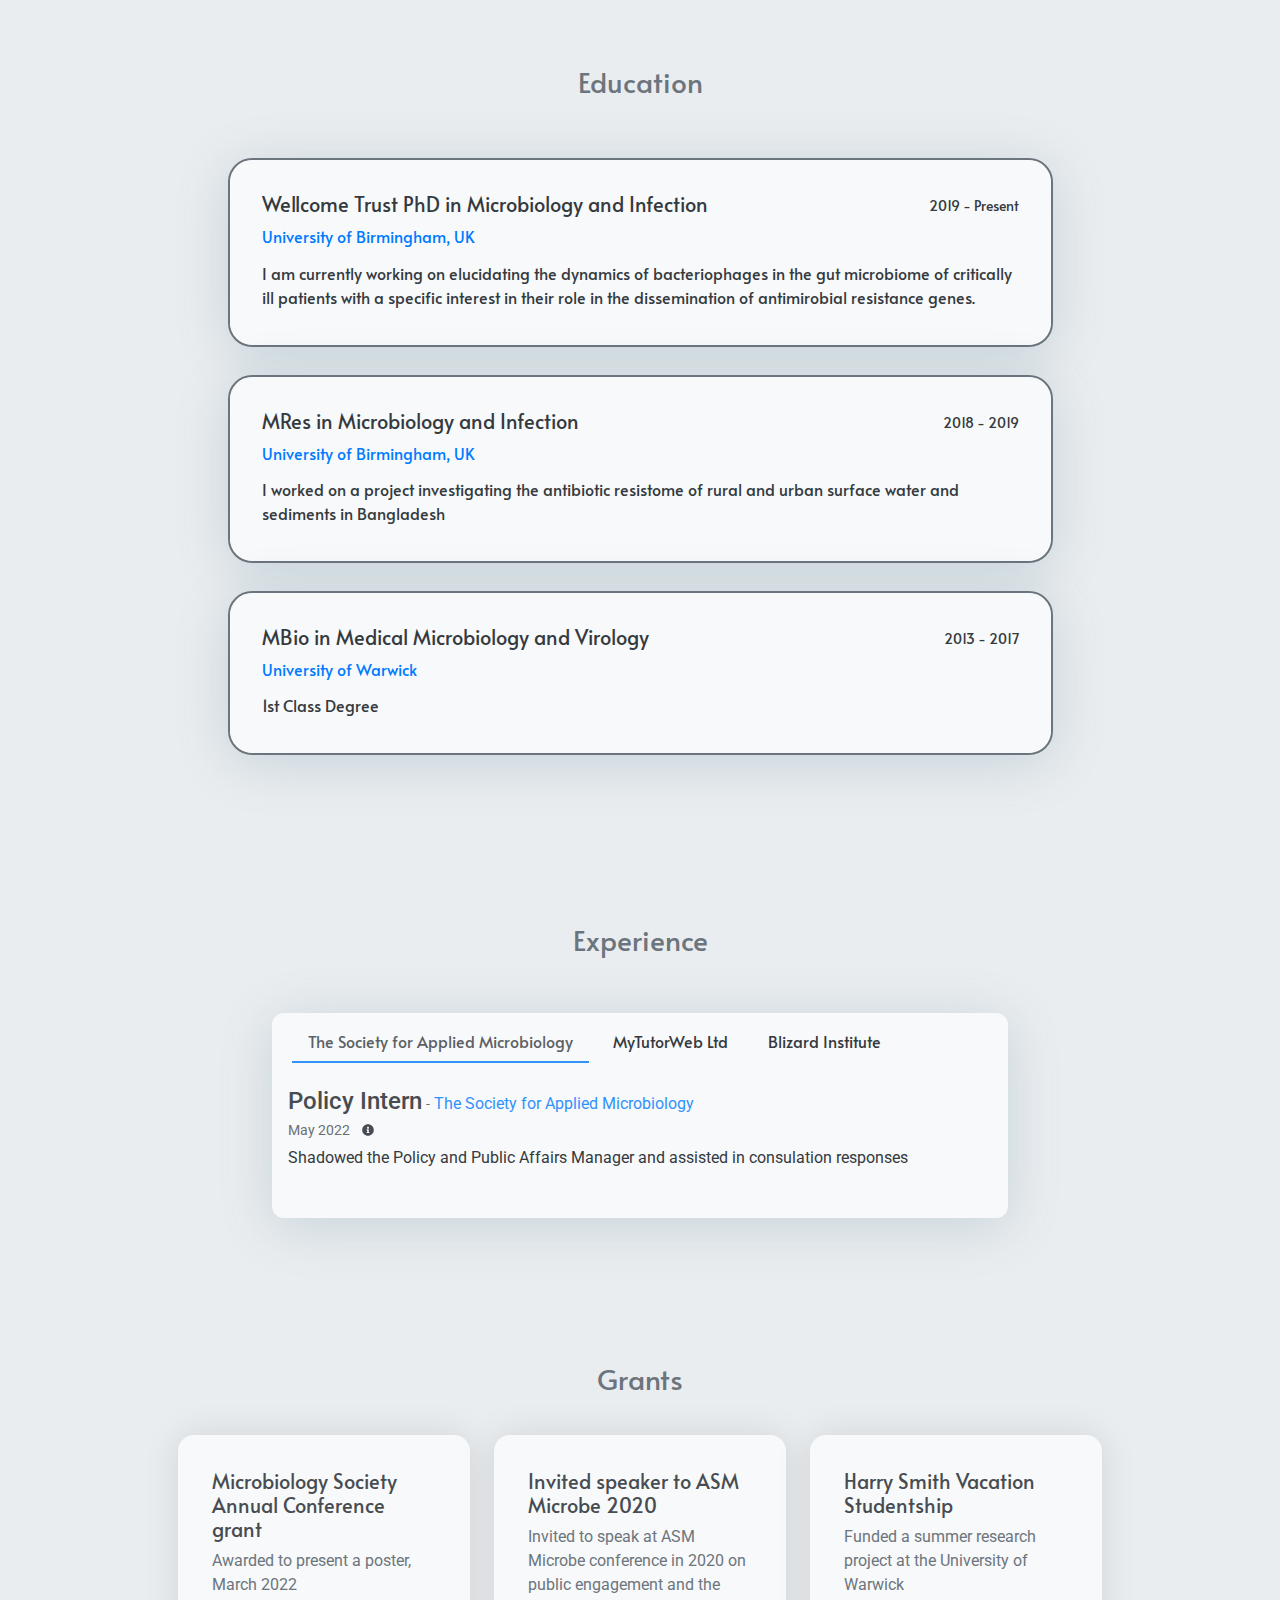
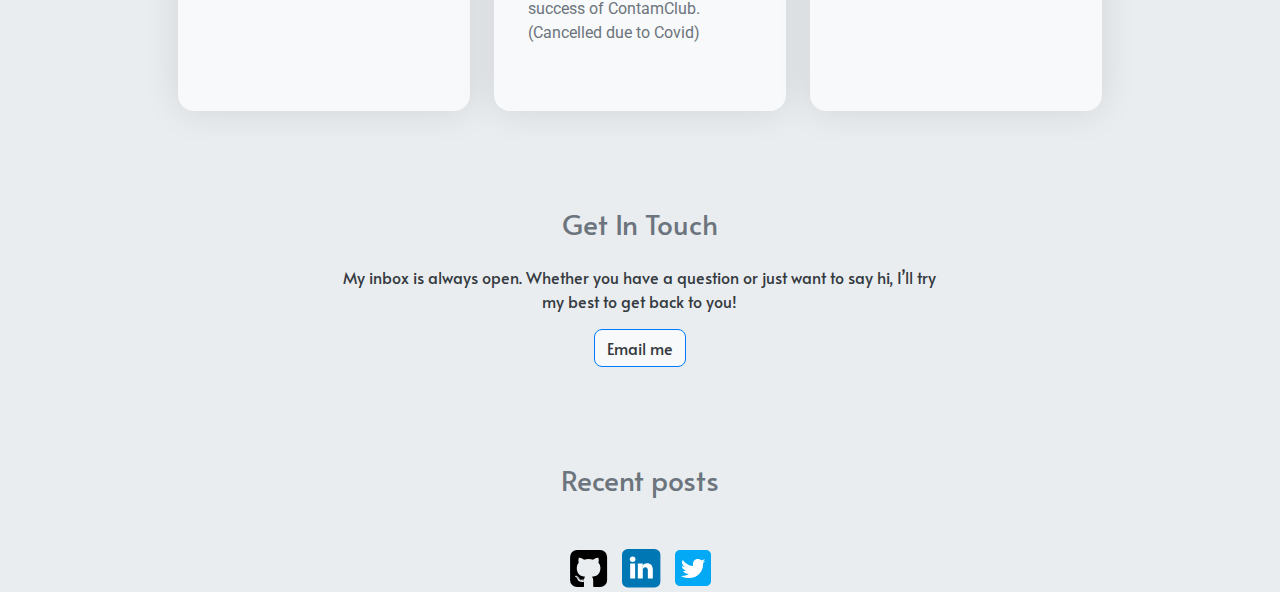
==== commit fa4056b2: "removed footer" ====
--- a/index.html
+++ b/index.html
@@ -59,11 +59,11 @@
 
          
         --text-color-dark: #F5F5F5;
-        --text-secondary-color-dark: #0099CC;
+        --text-secondary-color-dark: #F5F5F5;
         --background-color-dark: #212121;
         --secondary-background-color-dark: #212121;
         --primary-color-dark: #0099CC;
-        --secondary-color-dark: #F5F5F5;
+        --secondary-color-dark: #000000;
     }
     body {
         font-size: 1rem;
@@ -985,29 +985,6 @@
     
 
     
-</div><div class="container py-4">
-    <div class="row justify-content-center">
-        <div class="col-md-4 text-center">
-            <div class="pb-2">
-                <a href="https://siufungho.netlify.app" title="Siu Fung Ho">
-                    <img alt="Footer logo" src="/logo.png"
-                        height="40px" width="40px">
-                </a>
-            </div>
-            &copy; 2022  All Rights Reserved
-            <div class="text-secondary">
-                Made with
-                <span class="text-danger">
-                    &#10084;
-                </span>
-                and
-                <a href="https://github.com/gurusabarish/hugo-profile" target="_blank"
-                    title="Designed and developed by gurusabarish">
-                    Hugo Profile
-                </a>
-            </div>
-        </div>
-    </div>
 </div></footer><script src="/bootstrap-5/js/bootstrap.bundle.min.js"></script>
 <script>
     if (localStorage.getItem("pref-theme") === "dark") {
